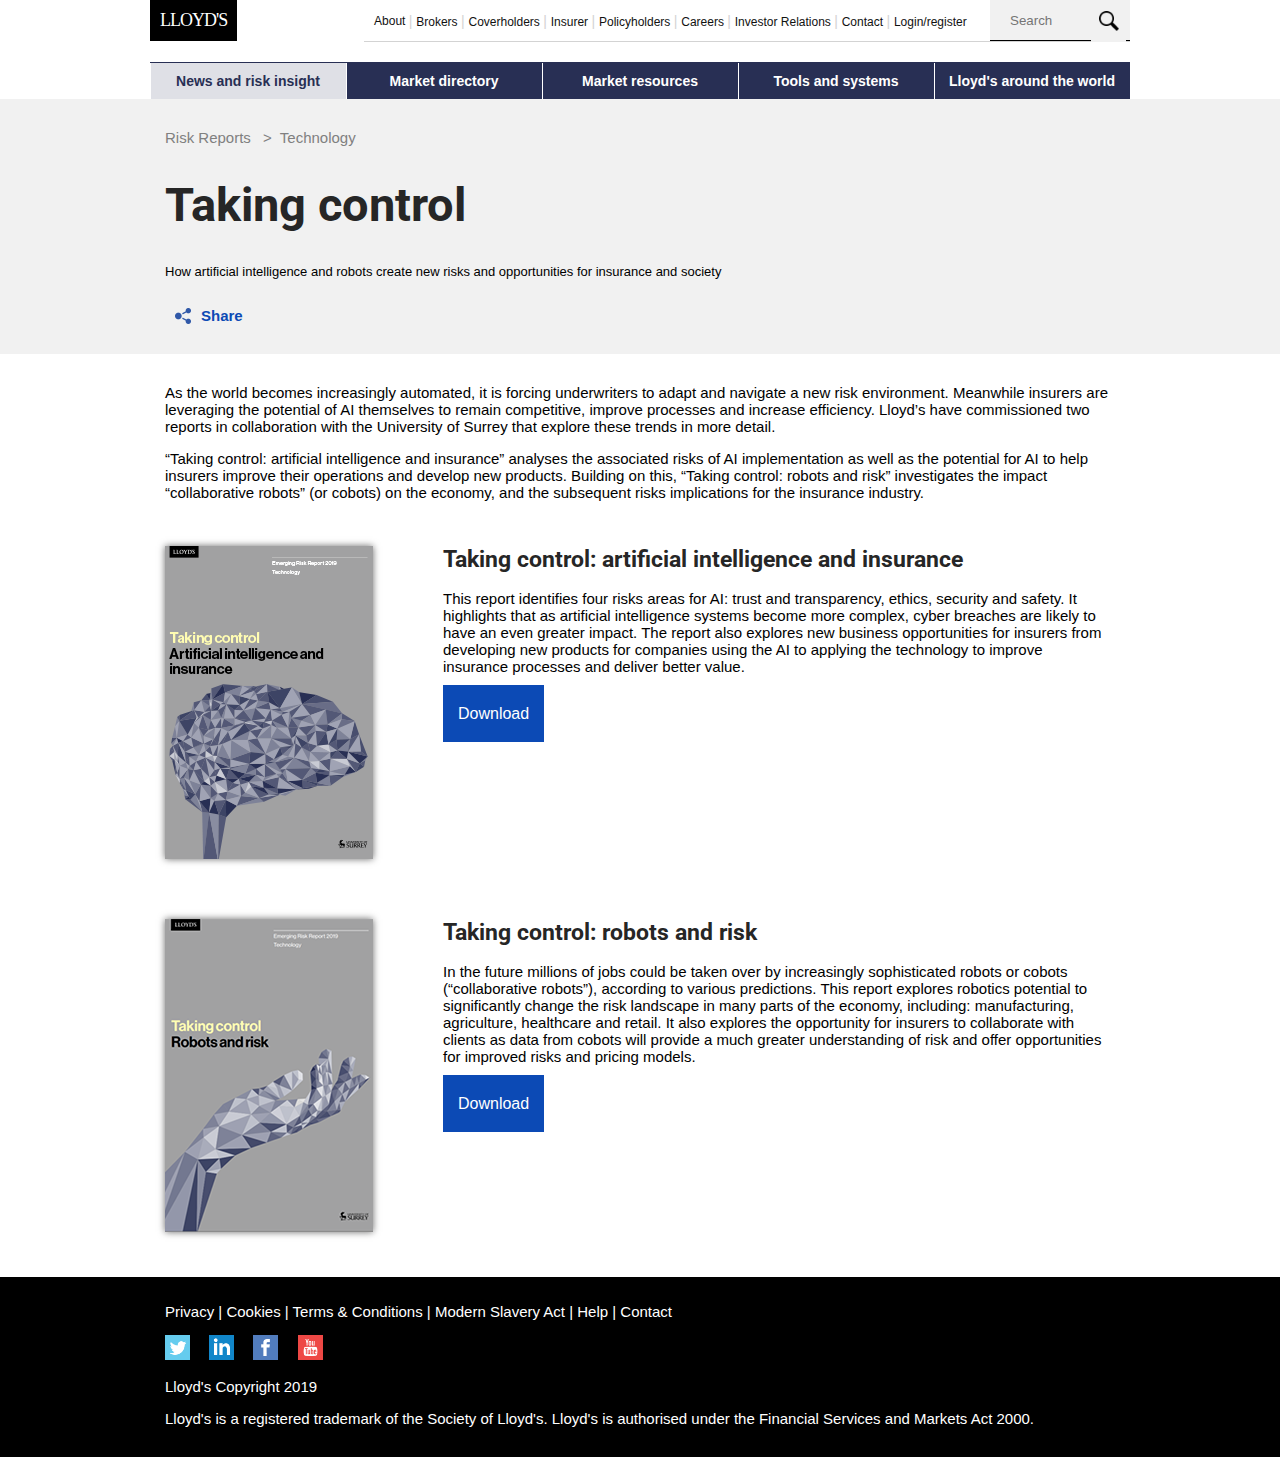
==== chingu/chingu-v10-prework-master/index.html @ 6a4907cd "upload chingu page" ====
<!DOCTYPE html>
<html lang="en">

  <head>
    <meta charset="utf-8" />    
    <meta http-equiv="X-UA-Compatible" content="IE=edge">
    <meta name="viewport" content="width=device-width, initial-scale=1"> 
    <title>Taking control - Lloyd's - The world’s specialist insurance market. Also known as Lloyd's of London; is a market where members join together as syndicates to insure risks.</title>
    <link rel="stylesheet" type="text/css" href="normalize.css">
    <link rel="stylesheet" type="text/css" href="style.css">
  </head>

  <body>

    <!-- __________ START navigation __________ -->
    
    <!-- mobile top nav: logo and icons -->
    <nav class="mobile-nav-box toggle-on-desktop">
      <a class ="logo" href="https://www.lloyds.com/">LLOYD'S</a>
      <ul class="mobile-nav">
        <li><a href="https://www.lloyds.com/Account/Login"><img class="menu-icon" src="assets/icons/iconmonstr-user-7-48.png" /></a></li>
        <li><a href="#"><img class="menu-icon" src="assets/icons/iconmonstr-magnifier-6-48.png" /></a></li>
        <li><img class="menu-icon" onclick="showHam()" src="assets/icons/iconmonstr-menu-1-48.png" /></li>
      </ul>
    </nav>

    <!-- mobile dropdown menu: hidden on default and will open with click on hamburger menu-->
    <nav class="toggle-on-desktop">
      <ul id="main-menu" class="show">

        <li class="blue-li-inactive" id="blue-grey-li-1">
          <a id="blue-li-a-1" href="https://www.lloyds.com/news-and-risk-insight">News and risk insight</a>
          <span class="bg-plus" id="icon1" onclick="showSub1('sub-menu-1', 'show1'); changeIcon('icon1', 'blue-grey-li-1');">
          </span>
        </li><!--opens first submenu-->
        <li>
          <ul id="sub-menu-1" class="show1">
            <li class="gray-li">
              <a href="https://www.lloyds.com/news-and-risk-insight/press-releases">Press releases</a>
            </li>
            <li class="gray-li">
              <a href="https://www.lloyds.com/news-and-risk-insight/news">News</a>
            </li>
            <li class="gray-li">
                <a href="https://www.lloyds.com/news-and-risk-insight/risk-reports">Risk reports</a>
            </li>
            <li class="gray-li">
              <a href="https://www.lloyds.com/events">Events</a>
            </li>  
            <li class="gray-li">
              <a href="https://www.lloydsbrussels.com/">Lloyd’s subsidiary in Brussels</a>
            </li>
            <li class="gray-li">
              <a href="https://www.lloydslab.com/">Lloyd's Lab</a>
            </li>
            <li class="gray-li">
              <a href="https://www.lloyds.com/cityriskindex/">City Risk Index</a>
            </li>
            <li class="gray-li">
              <a href="https://www.lloyds.com/news-and-risk-insight/consumer-alerts">Consumer alerts</a>
            </li>
            <li class="gray-li">
              <a href="https://www.lloyds.com/news-and-risk-insight/media-centre">Media centre</a>
            </li>
            <li class="gray-li">
              <a href="https://futureat.lloyds.com/propsectus">Future at Lloyd's</a>
            </li>
          </ul>
        </li>

        <li class="blue-li-inactive" id="blue-grey-li-2">
          <a id="blue-li-a-2" href="https://www.lloyds.com/market-directory">Market directory</a>
          <span class="bg-plus" id="icon2" onclick="showSub1('sub-menu-2', 'show2'); changeIcon('icon2', 'blue-grey-li-2') "></span>
        </li><!--opens second submenu-->
        <li>
          <ul id="sub-menu-2" class="show2">
            <li class="gray-li">
              <a href="https://www.lloyds.com/the-market/directories/results?mode=bro&cobc=0&cob=&bro_num=&pseudo=&name=&loc=&bro=1&cov=0&man=0&mem=0&omc=0&run=0">Brokers</a>
            </li>
            <li class="gray-li">
                <a href="https://www.lloyds.com/the-market/directories/results?mode=bro&cobc=0&cob=&bro_num=&pseudo=&name=&loc=&bro=0&cov=1&man=0&mem=0&omc=0&run=0">Coverholders</a>
            </li>
            <li class="gray-li">
              <a href="https://www.lloyds.com/the-market/directories/results?mode=bro&cobc=0&cob=&name=&ltti=&fca_num=&loc=&bro=0&cov=0&man=1&mem=0&omc=0&run=0">Managing agents</a>
            </li>
            <li class="gray-li">
              <a href="https://www.lloyds.com/the-market/directories/results?mode=man&cobc=0&cob=&name=&syn_num=&loc=&bro=0&cov=0&man=0&mem=1&omc=0&run=0">Members’ agents</a>
            </li>
            <li class="gray-li">
              <a href="https://www.lloyds.com/the-market/directories/results?mode=mem&name=&loc=&bro=0&cov=0&man=0&mem=0&omc=1&run=0">Open Market Correspondents</a>
            </li>
            <li class="gray-li">
              <a href="https://www.lloyds.com/the-market/directories/results?mode=omc&name=&loc=&bro=0&cov=0&man=0&mem=0&omc=0&run=1">Run off brokers</a>
            </li>
            <li class="gray-li">
              <a href="https://www.lloyds.com/market-directory/committees-,-a-,-associations">Committees and associations</a>
            </li>
          </ul>
        </li>

        <li class="blue-li-inactive" id="blue-grey-li-3">
          <a id="blue-li-a-3" href="https://www.lloyds.com/market-resources">Market resources</a>
          <span class="bg-plus" id="icon3" onclick="showSub1('sub-menu-3', 'show3'); changeIcon('icon3', 'blue-grey-li-3') "></span>
        </li><!--opens third submenu-->
        <li>
          <ul id="sub-menu-3" class="show3">          
            <li class="gray-li">
              <a href="https://www.lloyds.com/market-resources/capital-and-reserving">Capital and reserving</a>
            </li>
            <li class="gray-li">
              <a href="https://www.lloyds.com/market-resources/claims">Claims</a>
            </li>
            <li class="gray-li">
              <a href="https://www.lloyds.com/market-resources/complaints">Complaints</a>
            </li>
            <li class="gray-li">
              <a href="https://www.lloyds.com/market-resources/data-and-research">Data and research</a>
            </li>
            <li class="gray-li">
              <a href="https://www.lloyds.com/market-resources/delegated-authorities">Delegated Authorities</a>
            </li>
            <li class="gray-li">
              <a href="https://www.lloyds.com/market-resources/finance-and-investment">Finance and investment</a>
            </li>
            <li class="gray-li">
              <a href="https://www.lloyds.com/market-resources/lloyds-agency">Lloyd’s Agency</a>
            </li>
            <li class="gray-li">
              <a href="https://www.lloyds.com/market-resources/market-communications">Market communications</a>
            </li>
            <li class="gray-li">
              <a href="https://www.lloyds.com/market-resources/market-services">Market services</a>
            </li>
            <li class="gray-li">
              <a href="https://www.lloyds.com/market-resources/professional-development">Professional development</a>
            </li>
            <li class="gray-li">
              <a href="https://www.lloyds.com/market-resources/regulatory">Regulatory</a>
            </li>
            <li class="gray-li">
              <a href="https://www.lloyds.com/market-resources/requirements-and-standards">Requirements and standards</a>
            </li>
            <li class="gray-li">
              <a href="https://www.lloyds.com/market-resources/tax">Tax</a>
            </li>
            <li class="gray-li">
              <a href="https://www.lloyds.com/market-resources/underwriting">Underwriting</a>
            </li>
          </ul>
        </li>

        <li class="blue-li-inactive" id="blue-grey-li-4">
            <a id="blue-li-a-4" href="https://www.lloyds.com/tools-and-systems">Tools and systems</a>
            <span class="bg-plus" id="icon4" onclick="showSub1('sub-menu-4', 'show4'); changeIcon('icon4', 'blue-grey-li-4') "></span>
          </li><!--opens fourth submenu-->
          <li>
            <ul id="sub-menu-4" class="show4">
              <li class="gray-li">
                <a href="https://www.lloyds.com/market-resources/delegated-authorities/systems-and-tools/aims">AiMS</a>
              </li>
              <li class="gray-li">
                <a href="https://www.lloyds.com/market-resources/delegated-authorities/systems-and-tools/atlas">Atlas</a>
              </li>
              <li class="gray-li">
                <a href="https://www.lloyds.com/market-resources/delegated-authorities/systems-and-tools/bars">Binding Authority Registration</a>
              </li>
              <li class="gray-li">
                <a href="https://www.lloyds.com/tools-and-systems/business-timetable">Business timetable</a>
              </li>
              <li class="gray-li">
                <a href="https://www.lloyds.com/market-resources/delegated-authorities/systems-and-tools/chorus">Chorus</a>
              </li>
              <li class="gray-li">
                <a href="https://www.lloyds.com/tools-and-systems/core-market-returns-cmr">Core Market Returns</a>
              </li>
              <li class="gray-li">
                <a href="https://www.lloyds.com/tools-and-systems/crystal">Crystal</a>
              </li>
              <li class="gray-li">
                <a href="https://www.lloyds.com/tools-and-systems/doprint">Doprint</a>
              </li>
              <li class="gray-li">
                <a href="https://www.lloyds.com/market-resources/market-services/useful-information/funds-at-lloyds">Funds at Lloyd's</a>
              </li>
              <li class="gray-li">
                <a href="https://www.lloyds.com/lloyds-around-the-world/americas/canada/lineage-and-accounting-and-settlement">Lineage</a>
              </li>
              <li class="gray-li">
                <a href="https://www.lloyds.com/tools-and-systems/lloyds-wordings-repository">Lloyd's wordings repository</a>
              </li>
              <li class="gray-li">
                <a href="https://www.lloyds.com/tools-and-systems/member-modelling-software">Member modelling software</a>
              </li>
              <li class="gray-li">
                <a href="https://www.lloyds.com/tools-and-systems/mocha">Mocha</a>
              </li>
              <li class="gray-li">
                <a href="https://www.lloyds.com/tools-and-systems/quality-assurance-qa-tools">Quality assurance tools</a>
              </li>
              <li class="gray-li">
                <a href="https://www.lloyds.com/tools-and-systems/risk-locator">Risk locator</a>
              </li>
              <li class="gray-li">
                <a href="https://www.lloyds.com/tools-and-systems/secure-store">Secure store</a>
              </li>
              <li class="gray-li">
                <a href="https://www.lloyds.com/tools-and-systems/workbench">Workbench</a>
              </li>
            </ul>
          </li>

        <li class="blue-li-inactive" id="blue-grey-li-5">
            <a id="blue-li-a-5" href="https://www.lloyds.com/lloyds-around-the-world">Lloyd's around the world</a>
            <span class="bg-plus" id="icon5" onclick="showSub1('sub-menu-5', 'show5'); changeIcon('icon5') "></span>
          </li><!--opens fifth submenu-->
          <li>
            <ul id="sub-menu-5" class="show5">
              <li class="lightblue-li">Africa & Middle-East</li>
              <li class="gray-li">
                <a href="https://www.lloyds.com/lloyds-around-the-world/asia/dubai">Dubai</a>
              </li>
              <li class="gray-li">
                <a href="https://www.lloyds.com/lloyds-around-the-world/africa/maroc">Maroc</a>
              </li>
              <li class="gray-li">
                <a href="https://www.lloyds.com/lloyds-around-the-world/africa/namibia">Namibia</a>
              </li>
              <li class="gray-li">
                <a href="https://www.lloyds.com/lloyds-around-the-world/africa/south-africa">South Africa</a>
              </li>
              <li class="gray-li">
                <a href="https://www.lloyds.com/lloyds-around-the-world/africa/zimbabwe">Zimbabwe</a>
              </li>
              <li class="lightblue-li">Americas</li>
              <li class="gray-li">
                <a href="https://www.lloyds.com/lloyds-around-the-world/americas/argentina">Argentina</a>
              </li>
              <li class="gray-li">
                <a href="https://www.lloyds.com/lloyds-around-the-world/americas/brazil-em-portugues">Brazil</a>
              </li>
              <li class="gray-li">
                <a href="https://www.lloyds.com/lloyds-around-the-world/americas/canada-french-version">Canada</a>
              </li>
              <li class="gray-li">
                <a href="https://www.lloyds.com/lloyds-around-the-world/americas/colombia_esp">Colombia</a>
              </li>
              <li class="gray-li">
                <a href="https://www.lloyds.com/lloyds-around-the-world/americas/mexico">Mexico</a>
              </li>
              <li class="gray-li">
                <a href="https://www.lloyds.com/lloyds-around-the-world/americas/us-homepage">United States of America</a>
              </li>
              <li class="lightblue-li">Asia & Pacific</li>
              <li class="gray-li">
                <a href="https://www.lloyds.com/lloyds-around-the-world/australasia/australia">Australia</a>
              </li>
              <li class="gray-li">
                <a href="https://www.lloyds.com/lloyds-around-the-world/asia/china">China</a>
              </li>
              <li class="gray-li">
                <a href="https://www.lloyds.com/lloyds-around-the-world/asia/hong-kong">Hong Kong</a>
              </li>
              <li class="gray-li">
                <a href="https://www.lloyds.com/lloyds-around-the-world/asia/india">India</a>
              </li>
              <li class="gray-li">
                    <a href="https://www.lloyds.com/lloyds-around-the-world/asia/japan">Japan</a>
              </li>
              <li class="gray-li">
                <a href="https://www.lloyds.com/lloyds-around-the-world/australasia/new-zealand">New Zealand</a>
              </li>
              <li class="gray-li">
                <a href="https://www.lloyds.com/lloyds-around-the-world/asia/singapore">Singapore</a>
              </li>
              <li class="lightblue-li">Europe</li>
              <li class="gray-li">
                <a href="https://www.lloyds.com/lloyds-around-the-world/europe/osterreich-auf-deutsch">Austria</a>
              </li>
              <li class="gray-li">
                <a href="https://www.lloyds.com/redirect-pages/brussels">Brussels European HQ</a>
              </li>
              <li class="gray-li">
                <a href="https://www.lloyds.com/lloyds-around-the-world/europe/nordics">Denmark</a>
              </li>
              <li class="gray-li">
                <a href="https://www.lloyds.com/lloyds-around-the-world/europe/le-lloyds-en-france">France</a>
              </li>
              <li class="gray-li">
                    <a href="https://www.lloyds.com/lloyds-around-the-world/europe/deutschland">Germany</a>
              </li>
              <li class="gray-li">
                <a href="https://www.lloyds.com/lloyds-around-the-world/europe/israel">Israel</a>
              </li>
              <li class="gray-li">
                <a href="https://www.lloyds.com/lloyds-around-the-world/europe/italia">Italy</a>
              </li>
              <li class="gray-li">
                <a href="https://www.lloyds.com/lloyds-around-the-world/europe/lithuania">Lithuania</a>
              </li>
              <li class="gray-li">
                <a href="https://www.lloyds.com/lloyds-around-the-world/europe/malta">Malta</a>
              </li>
              <li class="gray-li">
                <a href="https://www.lloyds.com/lloyds-around-the-world/europe/nederland">Netherlands</a>
              </li>
              <li class="gray-li">
                <a href="https://www.lloyds.com/lloyds-around-the-world/europe/nordics">Norway</a>
              </li>
              <li class="gray-li">
                <a href="https://www.lloyds.com/lloyds-around-the-world/europe/polska">Poland</a>
              </li>
              <li class="gray-li">
                <a href="https://www.lloyds.com/lloyds-around-the-world/europe/espana">Spain</a>
              </li>
              <li class="gray-li">
                <a href="https://www.lloyds.com/lloyds-around-the-world/europe/nordics">Sweden</a>
              </li>
              <li class="gray-li">
                <a href="https://www.lloyds.com/lloyds-around-the-world/europe/die-schweiz-auf-deutsch">Switzerland</a>
              </li>
              <li class="gray-li">
                <a href="https://www.lloyds.com/lloyds-around-the-world/europe/uk">United Kingdom</a>
              </li>
              <li class="lightblue-li"></li>
            </ul>
          </li>
          
        <li class="white-li">
          <a href="https://www.lloyds.com/about-lloyds">About</a>
        </li>
        <li class="white-li">
          <a class="white-li" href="https://www.lloyds.com/about-lloyds/value_proposition_broker">Brokers</a>
        </li>
        <li class="white-li">
          <a class="white-li" href="https://www.lloyds.com/about-lloyds/value_proposition_coverholder">Coverholders</a>
        </li>
        <li class="white-li">
          <a class="white-li" href="https://www.lloyds.com/about-lloyds/value_proposition_insurer">Insurer</a>
        </li>
        <li class="white-li">
          <a class="white-li" href="https://www.lloyds.com/policyholder">Policyholders</a>
        </li>
        <li class="white-li">
          <a class="white-li" href="https://www.lloyds.com/careers">Careers</a>
        </li>
        <li class="white-li">
          <a class="white-li" href="https://www.lloyds.com/investor-relations">Investor Relations</a>
        </li>
        <li class="white-li">
          <a class="white-li" href="https://www.lloyds.com/contact-us">Contact</a>
        </li>
        <li class="white-li">
          <a class="white-li" href="https://www.lloyds.com/Account/Login">Login/register</a>
        </li>        
      </ul>
    </nav>
    
    <!-- ______ Desktop Navigation ______ -->

    <!-- desktop logo and light top menu -->
    <nav class="toggle-on-mobile first-nav-row">
      <a class ="logo" href="https://www.lloyds.com/">LLOYD'S</a>
      <ul id="top-desktop-nav">
        <li class="top-nav-li"><a href="https://www.lloyds.com/about-lloyds">About</a></li>
        <li class="top-nav-li"><a href="https://www.lloyds.com/about-lloyds/value_proposition_broker">Brokers</a></li>
        <li class="top-nav-li"><a href="https://www.lloyds.com/about-lloyds/value_proposition_coverholder">Coverholders</a></li>
        <li class="top-nav-li"><a href="https://www.lloyds.com/about-lloyds/value_proposition_insurer">Insurer</a></li>
        <li class="top-nav-li"><a href="https://www.lloyds.com/policyholder">Policyholders</a></li>
        <li class="top-nav-li"><a href="https://www.lloyds.com/careers">Careers</a></li>
        <li class="top-nav-li"><a href="https://www.lloyds.com/investor-relations">Investor Relations</a></li>
        <li class="top-nav-li"><a href="https://www.lloyds.com/contact-us">Contact</a></li>
        <li class="top-nav-li"><a href="https://www.lloyds.com/Account/Login">Login/register</a></li>
        <li class="input-li" style="position: relative;">
          <input class="search-field" type="search" placeholder="Search">
          <input class="search-icon" type="submit" value="">
        </li>
      </ul>
    </nav>

    <!-- desktop second navigation row -->
    <nav class="toggle-on-mobile second-nav-row">
      <ul id="second-desktop-nav">

        <li class="desk-first-nav" onmouseover="showSub('desk-first-nav-sub')" onmouseout="hideSub('desk-first-nav-sub')">
          <a href="https://www.lloyds.com/news-and-risk-insight">News and risk insight</a>
        </li>

        <li class="desk-other-nav" onmouseover="showSub('desk-second-nav-sub')" onmouseout="hideSub('desk-second-nav-sub')">
          <a href="https://www.lloyds.com/market-directory">Market directory</a>
        </li>

        <li class="desk-other-nav" onmouseover="showSub('desk-third-nav-sub')" onmouseout="hideSub('desk-third-nav-sub')">
          <a href="https://www.lloyds.com/market-resources">Market resources</a>
        </li>

        <li class="desk-other-nav" onmouseover="showSub('desk-fourth-nav-sub')" onmouseout="hideSub('desk-fourth-nav-sub')">
          <a href="https://www.lloyds.com/tools-and-systems">Tools and systems</a>
        </li>

        <li class="desk-other-nav last-li" onmouseover="showSub('desk-fifth-nav-sub')" onmouseout="hideSub('desk-fifth-nav-sub')">
          <a href="https://www.lloyds.com/lloyds-around-the-world">Lloyd's around the world</a>
        </li>
        
      </ul>
    </nav>
    
    <!-- desktop dropdown nav: show when hovered over first .desk-first-nav-a-->
    <div id="desk-first-nav-sub" onmouseover="showSub('desk-first-nav-sub')" onmouseout="hideSub('desk-first-nav-sub')">
      <p>News and risk insight</p>
      <ul class="hover-sub-nav">
        <li><a href="https://www.lloyds.com/news-and-risk-insight/press-releases">Press releases</a></li>
        <li><a href="https://www.lloyds.com/news-and-risk-insight/news">News</a></li>
        <li><a href="https://www.lloyds.com/news-and-risk-insight/risk-reports">Risk reports</a></li>
        <li><a href="https://www.lloyds.com/events">Events</a></li>
        <li><a href="https://www.lloydsbrussels.com/">Lloyd’s subsidiary in Brussels</a></li>
        <li><a href="https://www.lloydslab.com/">Lloyd's Lab</a></li>
        <li><a href="https://www.lloyds.com/cityriskindex/">City Risk Index</a></li>
        <li><a href="https://www.lloyds.com/news-and-risk-insight/consumer-alerts">Consumer alerts</a></li>
        <li><a href="https://www.lloyds.com/news-and-risk-insight/media-centre">Media centre</a></li>
        <li><a href="https://futureat.lloyds.com/propsectus">Future at Lloyd's</a></li>
      </ul>
    </div>

    <div id="desk-second-nav-sub" onmouseover="showSub('desk-second-nav-sub')" onmouseout="hideSub('desk-second-nav-sub')">
      <p>Market directory</p>
      <ul class="hover-sub-nav">
        <li><a href="https://www.lloyds.com/the-market/directories/results?mode=bro&cobc=0&cob=&bro_num=&pseudo=&name=&loc=&bro=1&cov=0&man=0&mem=0&omc=0&run=0">Brokers</a></li>
        <li><a href="https://www.lloyds.com/the-market/directories/results?mode=bro&cobc=0&cob=&bro_num=&pseudo=&name=&loc=&bro=0&cov=1&man=0&mem=0&omc=0&run=0">Coverholders</a></li>
        <li><a href="https://www.lloyds.com/the-market/directories/results?mode=bro&cobc=0&cob=&name=&ltti=&fca_num=&loc=&bro=0&cov=0&man=1&mem=0&omc=0&run=0">Managing agents</a></li>
        <li><a href="https://www.lloyds.com/the-market/directories/results?mode=man&cobc=0&cob=&name=&syn_num=&loc=&bro=0&cov=0&man=0&mem=1&omc=0&run=0">Members’ agents</a></li>
        <li><a href="https://www.lloyds.com/the-market/directories/results?mode=mem&name=&loc=&bro=0&cov=0&man=0&mem=0&omc=1&run=0">Open Market Correspondents</a></li>
        <li><a href="https://www.lloyds.com/the-market/directories/results?mode=omc&name=&loc=&bro=0&cov=0&man=0&mem=0&omc=0&run=1">Run off brokers</a></li>
        <li><a href="https://www.lloyds.com/market-directory/committees-,-a-,-associations">Committees and associations</a></li>
      </ul>
    </div>

      <div id="desk-third-nav-sub" onmouseover="showSub('desk-third-nav-sub')" onmouseout="hideSub('desk-third-nav-sub')">
        <p>Market resources</p>
        <ul class="hover-sub-nav">
          <li><a href="https://www.lloyds.com/market-resources/capital-and-reserving">Capital and reserving</a></li>
          <li><a href="https://www.lloyds.com/market-resources/claims">Claims</a></li>
          <li><a href="https://www.lloyds.com/market-resources/complaints">Complaints</a></li>
          <li><a href="https://www.lloyds.com/market-resources/data-and-research">Data and research</a></li>
          <li><a href="https://www.lloyds.com/market-resources/delegated-authorities">Delegated Authorities</a></li>
          <li><a href="https://www.lloyds.com/market-resources/finance-and-investment">Finance and investment</a></li>
          <li><a href="https://www.lloyds.com/market-resources/lloyds-agency">Lloyd’s Agency</a></li>
          <li><a href="https://www.lloyds.com/market-resources/market-communications">Market communications</a></li>
          <li><a href="https://www.lloyds.com/market-resources/market-services">Market services</a></li>
          <li><a href="https://www.lloyds.com/market-resources/professional-development">Professional development</a></li>
          <li><a href="https://www.lloyds.com/market-resources/regulatory">Regulatory</a></li>
          <li><a href="https://www.lloyds.com/market-resources/requirements-and-standards">Requirements and standards</a></li>
          <li><a href="https://www.lloyds.com/market-resources/tax">Tax</a></li>
          <li><a href="https://www.lloyds.com/market-resources/underwriting">Underwriting</a></li>
        </ul>
      </div>
          
      <div id="desk-fourth-nav-sub" onmouseover="showSub('desk-fourth-nav-sub')" onmouseout="hideSub('desk-fourth-nav-sub')">
        <p>Tools and systems</p>
        <ul class="hover-sub-nav">
          <li><a href="https://www.lloyds.com/market-resources/delegated-authorities/systems-and-tools/aims">AiMS</a></li>
          <li><a href="https://www.lloyds.com/market-resources/delegated-authorities/systems-and-tools/atlas">Atlas</a></li>
          <li><a href="https://www.lloyds.com/market-resources/delegated-authorities/systems-and-tools/bars">Binding Authority Registration</a></li>
          <li><a href="https://www.lloyds.com/tools-and-systems/business-timetable">Business timetable</a></li>
          <li><a href="https://www.lloyds.com/market-resources/delegated-authorities/systems-and-tools/chorus">Chorus</a></li>
          <li><a href="https://www.lloyds.com/tools-and-systems/core-market-returns-cmr">Core Market Returns</a></li>
          <li><a href="https://www.lloyds.com/tools-and-systems/crystal">Crystal</a></li>
          <li><a href="https://www.lloyds.com/tools-and-systems/doprint">Doprint</a></li>
          <li><a href="https://www.lloyds.com/market-resources/market-services/useful-information/funds-at-lloyds">Funds at Lloyd's</a></li>
          <li><a href="https://www.lloyds.com/lloyds-around-the-world/americas/canada/lineage-and-accounting-and-settlement">Lineage</a></li>
          <li><a href="https://www.lloyds.com/tools-and-systems/lloyds-wordings-repository">Lloyd's wordings repository</a></li>
          <li><a href="https://www.lloyds.com/tools-and-systems/member-modelling-software">Member modelling software</a></li>
          <li><a href="https://www.lloyds.com/tools-and-systems/mocha">Mocha</a></li>
          <li><a href="https://www.lloyds.com/tools-and-systems/quality-assurance-qa-tools">Quality assurance tools</a></li>
          <li><a href="https://www.lloyds.com/tools-and-systems/risk-locator">Risk locator</a></li>
          <li><a href="https://www.lloyds.com/tools-and-systems/secure-store">Secure store</a></li>
          <li><a href="https://www.lloyds.com/tools-and-systems/workbench">Workbench</a></li>
        </ul>
      </div>

      <div id="desk-fifth-nav-sub" onmouseover="showSub('desk-fifth-nav-sub')" onmouseout="hideSub('desk-fifth-nav-sub')">
        <p>Lloyd's around the world</p>
        <div class="fifth-sub-box">
          <ul class="hover-last-sub-nav">
            <li onmouseover="showSub('africa')" onmouseout="hideSub('africa')">Africa & Middle-East</li>
            <li onmouseover="showSub('americas')" onmouseout="hideSub('americas')">Americas</li>
            <li onmouseover="showSub('asia')" onmouseout="hideSub('asia')">Asia & Pacific</li>
            <li onmouseover="showSub('europe')" onmouseout="hideSub('europe')">Europe</li>
          </ul>

          <!--AFRICA add class to be shown /hidden with changeinnerhtml()-->
          <div id="africa" onmouseover="showSub('africa')" onmouseout="hideSub('africa')">
            <ul class="country-content">
              <li><a href="https://www.lloyds.com/lloyds-around-the-world/asia/dubai">Dubai</a></li>
              <li><a href="https://www.lloyds.com/lloyds-around-the-world/africa/maroc">Maroc</a></li>
              <li><a href="https://www.lloyds.com/lloyds-around-the-world/africa/namibia">Namibia</a></li>
              <li><a href="https://www.lloyds.com/lloyds-around-the-world/africa/south-africa">South Africa</a></li>
              <li><a href="https://www.lloyds.com/lloyds-around-the-world/africa/zimbabwe">Zimbabwe</a></li>
            </ul>
          </div>
          
          <!--AMERICAS add class to be shown /hidden with changeinnerhtml()-->
          <div id="americas"  onmouseover="showSub('americas')" onmouseout="hideSub('ameriacs')">
            <ul class="country-content">
              <li><a href="https://www.lloyds.com/lloyds-around-the-world/americas/argentina">Argentina</a></li>
              <li><a href="https://www.lloyds.com/lloyds-around-the-world/americas/brazil-em-portugues">Brazil</a></li>
              <li><a href="https://www.lloyds.com/lloyds-around-the-world/americas/canada-french-version">Canada</a></li>
              <li><a href="https://www.lloyds.com/lloyds-around-the-world/americas/colombia_esp">Colombia</a></li>
              <li><a href="https://www.lloyds.com/lloyds-around-the-world/americas/mexico">Mexico</a></li>
              <li><a href="https://www.lloyds.com/lloyds-around-the-world/americas/us-homepage">United States of America</a></li>
            </ul>
          </div>
    
          <!--ASIA add class to be shown /hidden with changeinnerhtml()-->
          <div id="asia" onmouseover="showSub('asia')" onmouseout="hideSub('asia')">
            <ul class="country-content">
              <li><a href="https://www.lloyds.com/lloyds-around-the-world/australasia/australia">Australia</a></li>
              <li><a href="https://www.lloyds.com/lloyds-around-the-world/asia/china">China</a></li>
              <li><a href="https://www.lloyds.com/lloyds-around-the-world/asia/hong-kong">Hong Kong</a></li>
              <li><a href="https://www.lloyds.com/lloyds-around-the-world/asia/india">India</a></li>
              <li><a href="https://www.lloyds.com/lloyds-around-the-world/asia/japan">Japan</a></li>
              <li><a href="https://www.lloyds.com/lloyds-around-the-world/australasia/new-zealand">New Zealand</a></li>
              <li><a href="https://www.lloyds.com/lloyds-around-the-world/asia/singapore">Singapore</a></li>
            </ul>
          </div>
          
          <!--EUROPE add class to be shown /hidden with changeinnerhtml()-->
          <div id="europe" onmouseover="showSub('europe')" onmouseout="hideSub('europe')">
            <ul class="country-content">
              <li><a href="https://www.lloyds.com/lloyds-around-the-world/europe/osterreich-auf-deutsch">Austria</a></li>
              <li><a href="https://www.lloyds.com/redirect-pages/brussels">Brussels European HQ</a></li>
              <li><a href="https://www.lloyds.com/lloyds-around-the-world/europe/nordics">Denmark</a></li>
              <li><a href="https://www.lloyds.com/lloyds-around-the-world/europe/le-lloyds-en-france">France</a></li>
              <li><a href="https://www.lloyds.com/lloyds-around-the-world/europe/deutschland">Germany</a></li>
              <li><a href="https://www.lloyds.com/lloyds-around-the-world/europe/israel">Israel</a></li>
              <li><a href="https://www.lloyds.com/lloyds-around-the-world/europe/italia">Italy</a></li>
              <li><a href="https://www.lloyds.com/lloyds-around-the-world/europe/lithuania">Lithuania</a></li>
              <li><a href="https://www.lloyds.com/lloyds-around-the-world/europe/malta">Malta</a></li>
              <li><a href="https://www.lloyds.com/lloyds-around-the-world/europe/nederland">Netherlands</a></li>
              <li><a href="https://www.lloyds.com/lloyds-around-the-world/europe/nordics">Norway</a></li>
              <li><a href="https://www.lloyds.com/lloyds-around-the-world/europe/polska">Poland</a></li>
              <li><a href="https://www.lloyds.com/lloyds-around-the-world/europe/espana">Spain</a></li>
              <li><a href="https://www.lloyds.com/lloyds-around-the-world/europe/nordics">Sweden</a></li>
              <li><a href="https://www.lloyds.com/lloyds-around-the-world/europe/die-schweiz-auf-deutsch">Switzerland</a></li>
              <li><a href="https://www.lloyds.com/lloyds-around-the-world/europe/uk">United Kingdom</a></li>
            </ul>
          </div>
          
        </div>
      </div>
      
    <!-- __________ END navigation __________ -->

    <!-- __________ START header __________ -->
    <header>
      <div class="content-width">
        <!-- Breadcrumbs-->
        <ul class="breadcrumbs">
          <li><a href="https://www.lloyds.com/news-and-risk-insight/risk-reports" title="Risk Reports">Risk Reports</a></li>
          <li><a href="https://www.lloyds.com/news-and-risk-insight/risk-reports/library/technology" title="Technology">Technology</a></li>
        </ul> 
        <h1>Taking control</h1>
        <p class="subtitle">How artificial intelligence and robots create new risks and opportunities for insurance and society</p>
        <div id="share-box"> <!-- Toggle Share options-->
          <p><span id="share-link" onclick="showShareIcons();styleBlackSocialBox();">Share</span></p>
          <div id="header-social-nav" class="showShareItems">
            <ul class="header-social-ul">
              <li><a href="https://twitter.com/LloydsofLondon"><img class="social-icon" src="assets/icons/iconmonstr-twitter-2-48.png" /></a></li>
              <li><a href="http://www.linkedin.com/company/lloyd%27s-of-london"><img class="social-icon" src="assets/icons/iconmonstr-linkedin-2-48.png" /></a></li>
              <li><a href="https://www.facebook.com/lloyds"><img class="social-icon" src="assets/icons/iconmonstr-facebook-2-48.png" /></a></li>
              <li><a href="mailto:?subject=Taking-control&body=https%3a%2f%2fwww.lloyds.com%3a443%2fnews-and-risk-insight%2frisk-reports%2flibrary%2ftechnology%2ftaking-control"><img class="social-icon" src="assets/icons/emailicon.png" /></a></li>
            </ul>
          </div>
        </div>
      </div>
    </header>
    <!-- __________ END header __________ -->

    <!-- __________ START main content __________ -->
    <main>
      <div class="content-width">
        <p>As the world becomes increasingly automated, it is forcing underwriters to adapt and navigate a new risk environment. Meanwhile insurers are leveraging the potential of AI themselves to remain competitive, improve processes and increase efficiency. Lloyd’s have commissioned two reports in collaboration with the University of Surrey that explore these trends in more detail.</p>
        <p>“Taking control: artificial intelligence and insurance” analyses the associated risks of AI implementation as well as the potential for AI to help insurers improve their operations and develop new products. Building on this, “Taking control: robots and risk” investigates the impact “collaborative robots” (or cobots) on the economy, and the subsequent risks implications for the insurance industry.</p>
        <!-- first download box -->
        <div class="download-box">
          <img src="assets/img/Taking_control_thumb.png" alt="Taking control: Artificial intelligence and Insurance thumbnail" />
          <div class="text-box">
            <h2>Taking control: artificial intelligence and insurance</h2>
            <p>This report identifies four risks areas for AI: trust and transparency, ethics, security and safety. It highlights that as artificial intelligence systems become more complex, cyber breaches are likely to have an even greater impact. The report also explores new business opportunities for insurers from developing new products for companies using the AI to applying the technology to improve insurance processes and deliver better value.</p>
            <p class="download-p"><a href="https://www.lloyds.com/~/media/files/news-and-insight/risk-insight/2019/aireport_2019_final_pdf.pdf" class="download">Download</a></p>
          </div>
        </div>
        <!-- second download box -->
        <div class="download-box">
          <img src="assets/img/Robots_Thumbnail.png" alt="Taking control: robots and risk thumbnail" />
          <div class="text-box">
            <h2>Taking control: robots and risk</h2>
            <p>In the future millions of jobs could be taken over by increasingly sophisticated robots or cobots (“collaborative robots”), according to various predictions. This report explores robotics potential to significantly change the risk landscape in many parts of the economy, including: manufacturing, agriculture, healthcare and retail. It also explores the opportunity for insurers to collaborate with clients as data from cobots will provide a much greater understanding of risk and offer opportunities for improved risks and pricing models. </p>
            <p class="download-p"><a href="https://www.lloyds.com/~/media/files/news-and-insight/risk-insight/2019/robotics_2019_final_pdf.pdf" class="download">Download</a></p>
          </div>
        </div>
      </div>
    </main>
    <!-- __________ END main content __________ -->
    
    <!-- __________ START footer __________ -->
    <footer>
      <div class="content-width">
        <ul class="footer-nav">
          <li class="footer-li"><a class="footer-link" href="https://www.lloyds.com/common/privacy-notices">Privacy</a></li>
          <li class="footer-li"><a class="footer-link" href="https://www.lloyds.com/common/cookies-policy">Cookies</a></li>
          <li class="footer-li"><a class="footer-link" href="https://www.lloyds.com/common/terms-and-conditions">Terms & Conditions</a></li>
          <li class="footer-li"><a class="footer-link" href="https://www.lloyds.com/modernslaverystatement">Modern Slavery Act</a></li>
          <li class="footer-li"><a class="footer-link" href="https://www.lloyds.com/help-and-glossary">Help</a></li>
          <li class="footer-li"><a class="footer-link" href="https://www.lloyds.com/contact-us">Contact</a></li>
        </ul>
        <ul class="social-nav">
          <li><a href="https://twitter.com/LloydsofLondon"><img class="social-icon" src="assets/icons/iconmonstr-twitter-2-48.png" /></a></li>
          <li><a href="http://www.linkedin.com/company/lloyd%27s-of-london"><img class="social-icon" src="assets/icons/iconmonstr-linkedin-2-48.png" /></a></li>
          <li><a href="https://www.facebook.com/lloyds"><img class="social-icon" src="assets/icons/iconmonstr-facebook-2-48.png" /></a></li>
          <li><a href="http://www.youtube.com/user/Lloydsinsurance"><img class="social-icon" src="assets/icons/iconmonstr-youtube-2-48.png" /></a></li>
        </ul>
        <p>Lloyd's Copyright 2019</p>
        <p>Lloyd's is a registered trademark of the Society of Lloyd's. Lloyd's is authorised under the Financial Services and Markets Act 2000.</p>
      </div>
    </footer>
    <!-- __________ END footer __________ -->
    
    <script src="script.js"></script>
  </body>
</html>
---- chingu/chingu-v10-prework-master/style.css ----
@import url("https://fonts.googleapis.com/css?family=Roboto:300,400,700&display=swap");
body {
  font-family: "Open Sans", Helvetica, sans-serif;
  font-weight: 400;
  font-size: 15px; }

h1 {
  font-family: "Roboto", Helvetica, sans-serif;
  font-size: 32px;
  font-weight: 700;
  margin-left: 0;
  padding-left: 0;
  color: #262626; }

h2 {
  font-family: "Roboto", Helvetica, sans-serif;
  font-weight: 700;
  color: #262626; }

.logo {
  text-decoration: none;
  color: white;
  font-size: 18px;
  letter-spacing: -1px;
  background-color: black;
  font-family: 'Times New Roman', Times, serif;
  vertical-align: middle;
  padding: 10px;
  height: 41px; }

.breadcrumbs li a {
  color: gray;
  text-decoration: none; }

.subtitle {
  font-size: 13px; }

#share-link {
  color: #0c4ab5;
  font-weight: 700;
  cursor: pointer; }

.footer-link {
  color: white;
  text-decoration: none; }

.footer-link:hover {
  text-decoration: underline; }

#sub-menu-1 a {
  color: black;
  text-decoration: none; }

.gray-li a {
  color: black;
  text-decoration: none; }

.white-li a {
  color: black;
  text-decoration: none; }

.lightblue-li {
  font-size: 14px;
  font-weight: 700;
  color: black; }

@media screen and (min-width: 481px) {
  h1 {
    font-size: 47px; }

  .subtitle {
    width: 70%; } }
@media screen and (min-width: 1041px) {
  h2 {
    margin-top: 0; }

  #top-desktop-nav {
    font-size: 12px;
    text-decoration: none; }
    #top-desktop-nav a {
      color: #111111;
      text-decoration: none; }
      #top-desktop-nav a:hover {
        text-decoration: underline; }

  .hover-sub-nav a {
    text-decoration: none;
    color: black; }
    .hover-sub-nav a:hover {
      text-decoration: underline; }

  .hover-last-sub-nav a {
    text-decoration: none;
    color: black; }
    .hover-last-sub-nav a:hover {
      text-decoration: underline; } }
.download {
  display: inline;
  background-color: #0c4ab5;
  text-decoration: none;
  font-size: 16px;
  color: white;
  padding: 20px 15px;
  border: none; }

.menu-icon {
  width: 25px;
  height: 25px; }

.menu-icon:hover {
  cursor: pointer; }

.plus-icon {
  display: block;
  width: 16px;
  height: 16px;
  margin: 15px; }

.bg-plus {
  background-image: url("assets/icons/iconmonstr-plus-2-24.png"); }

.bg-cross {
  background-image: url("assets/icons/iconmonstr-x-mark-2-24.png"); }

#icon1,
#icon2,
#icon3,
#icon4,
#icon5 {
  height: 48px;
  width: 48px;
  background-size: 16px;
  background-position: 15px 15px;
  background-repeat: no-repeat; }

#showSub1imgCross {
  display: none; }

.social-icon {
  width: 25px;
  height: 25px;
  background-color: white; }

* {
  -webkit-box-sizing: border-box;
  box-sizing: border-box; }

html {
  margin: 0;
  padding: 0; }

body {
  margin: 0;
  padding: 0; }

.content-width {
  margin: 0 auto;
  max-width: 980px;
  padding: 15px; }

@media screen and (min-width: 1041px) {
  .content-width {
    padding: 15px 0j; } }
header {
  background-color: #f1f1f1;
  padding-top: 15px; }

/* Breadcrumbs */
.breadcrumbs {
  padding: 0;
  margin: 0;
  list-style: none; }
  .breadcrumbs li {
    display: inline; }

.breadcrumbs li + li:before {
  padding: 8px;
  color: gray;
  content: ">"; }

#share-box {
  display: block; }
  #share-box p {
    margin: 0; }

#share-link {
  display: inline-block;
  padding: 15px 0 12px 10px;
  width: 150px; }
  #share-link::before {
    content: url("assets/icons/iconmonstr-share-1-16.png");
    width: 20px;
    height: 20px;
    padding-right: 10px;
    vertical-align: middle; }

/* Social Navigation */
#header-social-nav {
  padding: 10px 0 15px 15px;
  background-color: black;
  width: 180px; }

.showShareItems {
  display: none; }

.header-social-ul {
  list-style: none;
  margin: 0;
  padding: 5px 0 0 0;
  display: -webkit-box;
  display: -ms-flexbox;
  display: flex;
  -webkit-box-orient: horizontal;
  -webkit-box-direction: normal;
  -ms-flex-direction: row;
  flex-direction: row; }
  .header-social-ul li {
    padding-right: 15px; }

.download-box {
  padding: 30px 0; }
  .download-box img {
    display: none; }

.download-p {
  margin-top: 30px; }

@media screen and (min-width: 1041px) {
  .download-box {
    display: -webkit-box;
    display: -ms-flexbox;
    display: flex;
    -webkit-box-orient: horizontal;
    -webkit-box-direction: normal;
    -ms-flex-direction: row;
    flex-direction: row;
    -ms-flex-line-pack: start;
    align-content: flex-start; }
    .download-box img {
      display: block;
      width: auto;
      margin-right: 70px;
      -webkit-box-shadow: 0 0 7px #6d6d6d;
      box-shadow: 0 0 7px #6d6d6d; }

  .text-box {
    width: 70%; } }
.toggle-on-mobile {
  display: none; }

.mobile-nav-box {
  display: -webkit-box;
  display: -ms-flexbox;
  display: flex;
  -webkit-box-orient: horizontal;
  -webkit-box-direction: normal;
  -ms-flex-direction: row;
  flex-direction: row;
  -webkit-box-pack: justify;
  -ms-flex-pack: justify;
  justify-content: space-between;
  -webkit-box-align: center;
  -ms-flex-align: center;
  align-items: center;
  margin: 0 auto;
  max-width: 980px;
  padding: 0 15px 25px 15px; }

.mobile-nav {
  margin: 0;
  padding: 0;
  list-style: none; }
  .mobile-nav li {
    display: inline;
    padding-left: 10px; }

#main-menu {
  margin: 0;
  padding: 0;
  list-style: none; }

.show,
.show1,
.show2,
.show3,
.show4,
.show5 {
  display: none; }

#sub-menu-1,
#sub-menu-2,
#sub-menu-3,
#sub-menu-4,
#sub-menu-5 {
  margin: 0;
  padding: 0;
  list-style: none; }

#blue-grey-li-1,
#blue-grey-li-2,
#blue-grey-li-3,
#blue-grey-li-4,
#blue-grey-li-5 {
  display: -webkit-box;
  display: -ms-flexbox;
  display: flex;
  -webkit-box-align: center;
  -ms-flex-align: center;
  align-items: center;
  -webkit-box-pack: justify;
  -ms-flex-pack: justify;
  justify-content: space-between;
  border-bottom: 1px solid white; }
  #blue-grey-li-1 a,
  #blue-grey-li-2 a,
  #blue-grey-li-3 a,
  #blue-grey-li-4 a,
  #blue-grey-li-5 a {
    display: block;
    width: 100%;
    padding: 15px 0 15px 15px;
    font-size: 14px;
    font-weight: 700;
    text-decoration: none; }
  #blue-grey-li-1 span,
  #blue-grey-li-2 span,
  #blue-grey-li-3 span,
  #blue-grey-li-4 span,
  #blue-grey-li-5 span {
    cursor: pointer; }

.blue-li-active {
  background-color: #dfe0e6; }
  .blue-li-active a {
    color: #282f54; }

.blue-li-inactive {
  background-color: #282f54; }
  .blue-li-inactive a {
    color: white; }

.gray-li {
  display: block;
  height: 47px;
  background-color: #dfe0e6;
  border-bottom: 1px solid white;
  background-image: url("assets/icons/iconmonstr-angel-right-thin-16.png");
  background-position: 20px 15px;
  background-repeat: no-repeat;
  background-size: 16px; }
  .gray-li a {
    padding: 13px 10px 13px 45px;
    display: block; }

.white-li {
  display: block;
  background-color: white;
  border-bottom: 1px solid #e6e6e6;
  height: 47px; }
  .white-li a {
    display: block;
    padding: 15px; }

.lightblue-li {
  background-color: #d6d9ef;
  border-bottom: 1px solid white;
  display: block;
  padding: 15px; }

@media screen and (min-width: 1041px) {
  /* top menu shows and desktop view is achieved */
  .toggle-on-mobile {
    display: -webkit-box;
    display: -ms-flexbox;
    display: flex; }

  .toggle-on-desktop {
    display: none; }

  .first-nav-row {
    -webkit-box-orient: horizontal;
    -webkit-box-direction: normal;
    -ms-flex-direction: row;
    flex-direction: row;
    margin: 0 auto;
    max-width: 980px;
    -webkit-box-pack: justify;
    -ms-flex-pack: justify;
    justify-content: space-between;
    padding: 0 0 20px 0; }

  #top-desktop-nav {
    margin: 0 0 0 10px;
    padding: 0 0 0 10px;
    border-bottom: 1px solid lightgrey;
    list-style: none; }

  .top-nav-li {
    display: inline;
    vertical-align: middle; }

  .top-nav-li + .top-nav-li:before {
    font-size: 14px;
    color: lightgrey;
    content: " | "; }

  .search-field {
    width: 140px;
    padding-left: 20px;
    height: 41px;
    border: none;
    border-bottom: 1px solid black;
    background-color: #f1f1f1;
    color: grey;
    z-index: 1; }

  .search-icon {
    position: absolute;
    right: 4px;
    top: -11px;
    z-index: 2;
    cursor: pointer;
    width: 35px;
    height: 39px;
    background-image: url("assets/icons/iconmonstr-magnifier-6-48.png");
    background-size: 20px;
    background-position: 8px 8px;
    background-repeat: no-repeat;
    border: transparent;
    background-color: #f1f1f1; }

  .input-li {
    display: inline;
    vertical-align: middle;
    padding-left: 20px; }

  .second-nav-row {
    margin: 0 auto;
    max-width: 980px;
    -webkit-box-pack: center;
    -ms-flex-pack: center;
    justify-content: center; }

  #second-desktop-nav {
    border-top: 1px solid #282f54;
    border-left: 1px transparent;
    border-right: 1px transparent;
    border-bottom: none;
    display: -webkit-box;
    display: -ms-flexbox;
    display: flex;
    -webkit-box-orient: horizontal;
    -webkit-box-direction: normal;
    -ms-flex-direction: row;
    flex-direction: row;
    -ms-flex-pack: distribute;
    justify-content: space-around;
    margin: 0;
    padding: 0;
    list-style: none;
    width: 100%; }
    #second-desktop-nav li {
      width: calc(975px / 5);
      text-align: center;
      font-weight: 700;
      font-size: 14px; }
      #second-desktop-nav li a {
        display: block;
        padding: 10px; }

  .last-li {
    border-right: #282f54; }

  .desk-first-nav {
    background-color: #dfe0e6; }
    .desk-first-nav a {
      color: #282f54;
      text-decoration: none; }
      .desk-first-nav a:hover {
        text-decoration: underline;
        color: black; }
    .desk-first-nav:hover {
      background-color: #f1f1f1; }

  .desk-other-nav {
    background-color: #282f54; }
    .desk-other-nav a {
      color: white;
      text-decoration: none; }
      .desk-other-nav a:hover {
        text-decoration: underline;
        color: black; }
    .desk-other-nav:hover {
      background-color: #f1f1f1; }

  #desk-first-nav-sub,
  #desk-second-nav-sub,
  #desk-third-nav-sub,
  #desk-fourth-nav-sub,
  #desk-fifth-nav-sub {
    display: none;
    position: absolute;
    background-color: #f1f1f1;
    color: black;
    padding: 20px 25px;
    -webkit-box-shadow: 0 0 10px #414141;
    box-shadow: 0 0 10px #414141;
    width: 980px;
    margin: 0 auto;
    top: 102px;
    left: 50%;
    -webkit-transform: translateX(-50%);
    -ms-transform: translateX(-50%);
    transform: translateX(-50%); }
    #desk-first-nav-sub p,
    #desk-second-nav-sub p,
    #desk-third-nav-sub p,
    #desk-fourth-nav-sub p,
    #desk-fifth-nav-sub p {
      font-size: 14px;
      font-weight: 700;
      margin: 0 0 20px 0;
      padding: 0 0 10px 0;
      border-bottom: 1px solid black; }

  .hover-sub-nav {
    display: -webkit-box;
    display: -ms-flexbox;
    display: flex;
    -ms-flex-wrap: wrap;
    flex-wrap: wrap;
    -webkit-box-pack: left;
    -ms-flex-pack: left;
    justify-content: left;
    -webkit-box-orient: horizontal;
    -webkit-box-direction: normal;
    -ms-flex-direction: row;
    flex-direction: row;
    list-style: none;
    margin: 0;
    padding: 0; }
    .hover-sub-nav li {
      padding: 10px 0;
      width: 310px; }
      .hover-sub-nav li a {
        display: block; }

  .fifth-sub-box {
    display: -webkit-box;
    display: -ms-flexbox;
    display: flex;
    -ms-flex-wrap: nowrap;
    flex-wrap: nowrap;
    -webkit-box-pack: left;
    -ms-flex-pack: left;
    justify-content: left;
    -webkit-box-orient: horizontal;
    -webkit-box-direction: normal;
    -ms-flex-direction: row;
    flex-direction: row;
    height: 254px; }

  .hover-last-sub-nav {
    display: -webkit-box;
    display: -ms-flexbox;
    display: flex;
    -ms-flex-wrap: wrap;
    flex-wrap: wrap;
    -webkit-box-pack: left;
    -ms-flex-pack: left;
    justify-content: left;
    -webkit-box-orient: vertical;
    -webkit-box-direction: normal;
    -ms-flex-direction: column;
    flex-direction: column;
    list-style: none;
    margin: 0;
    padding: 0; }
    .hover-last-sub-nav li {
      padding: 10px 0;
      width: 230px; }

  #africa,
  #americas,
  #asia,
  #europe {
    display: none; }

  .country-content {
    display: -webkit-box;
    display: -ms-flexbox;
    display: flex;
    -ms-flex-wrap: wrap;
    flex-wrap: wrap;
    -webkit-box-pack: left;
    -ms-flex-pack: left;
    justify-content: left;
    -webkit-box-orient: horizontal;
    -webkit-box-direction: normal;
    -ms-flex-direction: row;
    flex-direction: row;
    align-content: flex-start;
    list-style: none;
    margin: 0;
    padding: 0; }
    .country-content li {
      padding: 10px 0;
      min-width: 172px; }
      .country-content li a {
        display: block;
        color: black;
        text-decoration: none; }
        .country-content li a:hover {
          text-decoration: underline; } }
footer {
  padding-top: 10px;
  background-color: black;
  color: white; }
  footer li {
    padding: 5px 0; }

/* Footer Navigation */
.footer-nav {
  list-style: none;
  margin: 0;
  padding: 0; }

/* Social Navigation */
.social-nav {
  list-style: none;
  margin: 15px 0;
  padding: 0; }
  .social-nav li {
    display: inline;
    padding-right: 15px; }

@media screen and (min-width: 481px) {
  .footer-li {
    display: inline;
    vertical-align: middle;
    padding: 5px 0; }

  .footer-li + .footer-li:before {
    content: " | "; } }

/*# sourceMappingURL=style.css.map */
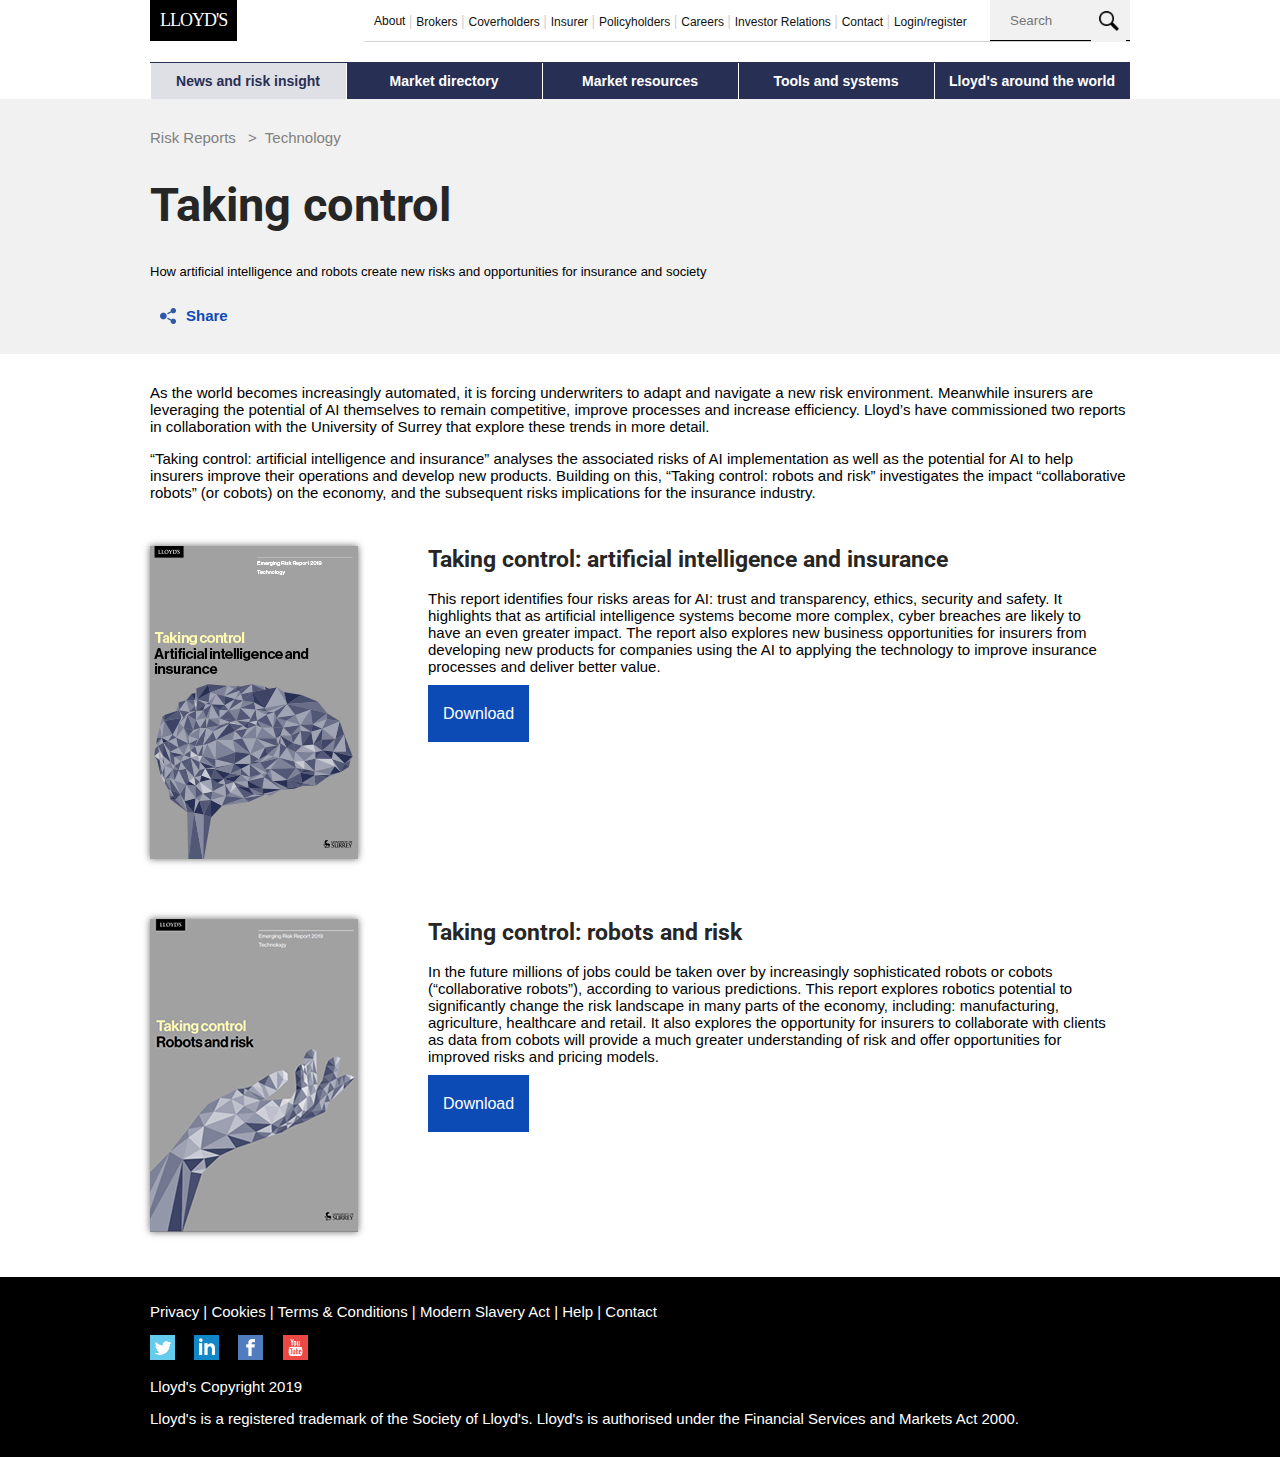
==== commit 3d56f888: "fixed bugs" ====
--- a/chingu/chingu-v10-prework-master/index.html
+++ b/chingu/chingu-v10-prework-master/index.html
@@ -6,13 +6,10 @@
     <meta http-equiv="X-UA-Compatible" content="IE=edge">
     <meta name="viewport" content="width=device-width, initial-scale=1"> 
     <title>Taking control - Lloyd's - The world’s specialist insurance market. Also known as Lloyd's of London; is a market where members join together as syndicates to insure risks.</title>
-    <link rel="stylesheet" type="text/css" href="normalize.css">
     <link rel="stylesheet" type="text/css" href="style.css">
   </head>
 
   <body>
-
-    <!-- __________ START navigation __________ -->
     
     <!-- mobile top nav: logo and icons -->
     <nav class="mobile-nav-box toggle-on-desktop">
@@ -23,544 +20,544 @@
         <li><img class="menu-icon" onclick="showHam()" src="assets/icons/iconmonstr-menu-1-48.png" /></li>
       </ul>
     </nav>
-
-    <!-- mobile dropdown menu: hidden on default and will open with click on hamburger menu-->
-    <nav class="toggle-on-desktop">
-      <ul id="main-menu" class="show">
-
-        <li class="blue-li-inactive" id="blue-grey-li-1">
-          <a id="blue-li-a-1" href="https://www.lloyds.com/news-and-risk-insight">News and risk insight</a>
-          <span class="bg-plus" id="icon1" onclick="showSub1('sub-menu-1', 'show1'); changeIcon('icon1', 'blue-grey-li-1');">
-          </span>
-        </li><!--opens first submenu-->
-        <li>
-          <ul id="sub-menu-1" class="show1">
-            <li class="gray-li">
-              <a href="https://www.lloyds.com/news-and-risk-insight/press-releases">Press releases</a>
+    
+      <nav class="toggle-on-desktop">
+          <div class="show-main-menu" id="mobile-main-menu">
+        <ul id="main-menu">
+
+          <li class="blue-li-inactive" id="blue-grey-li-1">
+            <a id="blue-li-a-1" href="https://www.lloyds.com/news-and-risk-insight">News and risk insight</a>
+            <span class="bg-plus" id="icon1" onclick="showSub1('sub-menu-1', 'show1'); changeIcon('icon1', 'blue-grey-li-1');">
+            </span>
+          </li><!--opens first submenu-->
+          <li>
+            <ul id="sub-menu-1" class="show1">
+              <li class="gray-li">
+                <a href="https://www.lloyds.com/news-and-risk-insight/press-releases">Press releases</a>
+              </li>
+              <li class="gray-li">
+                <a href="https://www.lloyds.com/news-and-risk-insight/news">News</a>
+              </li>
+              <li class="gray-li">
+                  <a href="https://www.lloyds.com/news-and-risk-insight/risk-reports">Risk reports</a>
+              </li>
+              <li class="gray-li">
+                <a href="https://www.lloyds.com/events">Events</a>
+              </li>  
+              <li class="gray-li">
+                <a href="https://www.lloydsbrussels.com/">Lloyd’s subsidiary in Brussels</a>
+              </li>
+              <li class="gray-li">
+                <a href="https://www.lloydslab.com/">Lloyd's Lab</a>
+              </li>
+              <li class="gray-li">
+                <a href="https://www.lloyds.com/cityriskindex/">City Risk Index</a>
+              </li>
+              <li class="gray-li">
+                <a href="https://www.lloyds.com/news-and-risk-insight/consumer-alerts">Consumer alerts</a>
+              </li>
+              <li class="gray-li">
+                <a href="https://www.lloyds.com/news-and-risk-insight/media-centre">Media centre</a>
+              </li>
+              <li class="gray-li">
+                <a href="https://futureat.lloyds.com/propsectus">Future at Lloyd's</a>
+              </li>
+            </ul>
+          </li>
+
+          <li class="blue-li-inactive" id="blue-grey-li-2">
+            <a id="blue-li-a-2" href="https://www.lloyds.com/market-directory">Market directory</a>
+            <span class="bg-plus" id="icon2" onclick="showSub1('sub-menu-2', 'show2'); changeIcon('icon2', 'blue-grey-li-2') "></span>
+          </li><!--opens second submenu-->
+          <li>
+            <ul id="sub-menu-2" class="show2">
+              <li class="gray-li">
+                <a href="https://www.lloyds.com/the-market/directories/results?mode=bro&cobc=0&cob=&bro_num=&pseudo=&name=&loc=&bro=1&cov=0&man=0&mem=0&omc=0&run=0">Brokers</a>
+              </li>
+              <li class="gray-li">
+                  <a href="https://www.lloyds.com/the-market/directories/results?mode=bro&cobc=0&cob=&bro_num=&pseudo=&name=&loc=&bro=0&cov=1&man=0&mem=0&omc=0&run=0">Coverholders</a>
+              </li>
+              <li class="gray-li">
+                <a href="https://www.lloyds.com/the-market/directories/results?mode=bro&cobc=0&cob=&name=&ltti=&fca_num=&loc=&bro=0&cov=0&man=1&mem=0&omc=0&run=0">Managing agents</a>
+              </li>
+              <li class="gray-li">
+                <a href="https://www.lloyds.com/the-market/directories/results?mode=man&cobc=0&cob=&name=&syn_num=&loc=&bro=0&cov=0&man=0&mem=1&omc=0&run=0">Members’ agents</a>
+              </li>
+              <li class="gray-li">
+                <a href="https://www.lloyds.com/the-market/directories/results?mode=mem&name=&loc=&bro=0&cov=0&man=0&mem=0&omc=1&run=0">Open Market Correspondents</a>
+              </li>
+              <li class="gray-li">
+                <a href="https://www.lloyds.com/the-market/directories/results?mode=omc&name=&loc=&bro=0&cov=0&man=0&mem=0&omc=0&run=1">Run off brokers</a>
+              </li>
+              <li class="gray-li">
+                <a href="https://www.lloyds.com/market-directory/committees-,-a-,-associations">Committees and associations</a>
+              </li>
+            </ul>
+          </li>
+
+          <li class="blue-li-inactive" id="blue-grey-li-3">
+            <a id="blue-li-a-3" href="https://www.lloyds.com/market-resources">Market resources</a>
+            <span class="bg-plus" id="icon3" onclick="showSub1('sub-menu-3', 'show3'); changeIcon('icon3', 'blue-grey-li-3') "></span>
+          </li><!--opens third submenu-->
+          <li>
+            <ul id="sub-menu-3" class="show3">          
+              <li class="gray-li">
+                <a href="https://www.lloyds.com/market-resources/capital-and-reserving">Capital and reserving</a>
+              </li>
+              <li class="gray-li">
+                <a href="https://www.lloyds.com/market-resources/claims">Claims</a>
+              </li>
+              <li class="gray-li">
+                <a href="https://www.lloyds.com/market-resources/complaints">Complaints</a>
+              </li>
+              <li class="gray-li">
+                <a href="https://www.lloyds.com/market-resources/data-and-research">Data and research</a>
+              </li>
+              <li class="gray-li">
+                <a href="https://www.lloyds.com/market-resources/delegated-authorities">Delegated Authorities</a>
+              </li>
+              <li class="gray-li">
+                <a href="https://www.lloyds.com/market-resources/finance-and-investment">Finance and investment</a>
+              </li>
+              <li class="gray-li">
+                <a href="https://www.lloyds.com/market-resources/lloyds-agency">Lloyd’s Agency</a>
+              </li>
+              <li class="gray-li">
+                <a href="https://www.lloyds.com/market-resources/market-communications">Market communications</a>
+              </li>
+              <li class="gray-li">
+                <a href="https://www.lloyds.com/market-resources/market-services">Market services</a>
+              </li>
+              <li class="gray-li">
+                <a href="https://www.lloyds.com/market-resources/professional-development">Professional development</a>
+              </li>
+              <li class="gray-li">
+                <a href="https://www.lloyds.com/market-resources/regulatory">Regulatory</a>
+              </li>
+              <li class="gray-li">
+                <a href="https://www.lloyds.com/market-resources/requirements-and-standards">Requirements and standards</a>
+              </li>
+              <li class="gray-li">
+                <a href="https://www.lloyds.com/market-resources/tax">Tax</a>
+              </li>
+              <li class="gray-li">
+                <a href="https://www.lloyds.com/market-resources/underwriting">Underwriting</a>
+              </li>
+            </ul>
+          </li>
+
+          <li class="blue-li-inactive" id="blue-grey-li-4">
+              <a id="blue-li-a-4" href="https://www.lloyds.com/tools-and-systems">Tools and systems</a>
+              <span class="bg-plus" id="icon4" onclick="showSub1('sub-menu-4', 'show4'); changeIcon('icon4', 'blue-grey-li-4') "></span>
+            </li><!--opens fourth submenu-->
+            <li>
+              <ul id="sub-menu-4" class="show4">
+                <li class="gray-li">
+                  <a href="https://www.lloyds.com/market-resources/delegated-authorities/systems-and-tools/aims">AiMS</a>
+                </li>
+                <li class="gray-li">
+                  <a href="https://www.lloyds.com/market-resources/delegated-authorities/systems-and-tools/atlas">Atlas</a>
+                </li>
+                <li class="gray-li">
+                  <a href="https://www.lloyds.com/market-resources/delegated-authorities/systems-and-tools/bars">Binding Authority Registration</a>
+                </li>
+                <li class="gray-li">
+                  <a href="https://www.lloyds.com/tools-and-systems/business-timetable">Business timetable</a>
+                </li>
+                <li class="gray-li">
+                  <a href="https://www.lloyds.com/market-resources/delegated-authorities/systems-and-tools/chorus">Chorus</a>
+                </li>
+                <li class="gray-li">
+                  <a href="https://www.lloyds.com/tools-and-systems/core-market-returns-cmr">Core Market Returns</a>
+                </li>
+                <li class="gray-li">
+                  <a href="https://www.lloyds.com/tools-and-systems/crystal">Crystal</a>
+                </li>
+                <li class="gray-li">
+                  <a href="https://www.lloyds.com/tools-and-systems/doprint">Doprint</a>
+                </li>
+                <li class="gray-li">
+                  <a href="https://www.lloyds.com/market-resources/market-services/useful-information/funds-at-lloyds">Funds at Lloyd's</a>
+                </li>
+                <li class="gray-li">
+                  <a href="https://www.lloyds.com/lloyds-around-the-world/americas/canada/lineage-and-accounting-and-settlement">Lineage</a>
+                </li>
+                <li class="gray-li">
+                  <a href="https://www.lloyds.com/tools-and-systems/lloyds-wordings-repository">Lloyd's wordings repository</a>
+                </li>
+                <li class="gray-li">
+                  <a href="https://www.lloyds.com/tools-and-systems/member-modelling-software">Member modelling software</a>
+                </li>
+                <li class="gray-li">
+                  <a href="https://www.lloyds.com/tools-and-systems/mocha">Mocha</a>
+                </li>
+                <li class="gray-li">
+                  <a href="https://www.lloyds.com/tools-and-systems/quality-assurance-qa-tools">Quality assurance tools</a>
+                </li>
+                <li class="gray-li">
+                  <a href="https://www.lloyds.com/tools-and-systems/risk-locator">Risk locator</a>
+                </li>
+                <li class="gray-li">
+                  <a href="https://www.lloyds.com/tools-and-systems/secure-store">Secure store</a>
+                </li>
+                <li class="gray-li">
+                  <a href="https://www.lloyds.com/tools-and-systems/workbench">Workbench</a>
+                </li>
+              </ul>
             </li>
-            <li class="gray-li">
-              <a href="https://www.lloyds.com/news-and-risk-insight/news">News</a>
+
+          <li class="blue-li-inactive" id="blue-grey-li-5">
+              <a id="blue-li-a-5" href="https://www.lloyds.com/lloyds-around-the-world">Lloyd's around the world</a>
+              <span class="bg-plus" id="icon5" onclick="showSub1('sub-menu-5', 'show5'); changeIcon('icon5') "></span>
+            </li><!--opens fifth submenu-->
+            <li>
+              <ul id="sub-menu-5" class="show5">
+                <li class="lightblue-li">Africa & Middle-East</li>
+                <li class="gray-li">
+                  <a href="https://www.lloyds.com/lloyds-around-the-world/asia/dubai">Dubai</a>
+                </li>
+                <li class="gray-li">
+                  <a href="https://www.lloyds.com/lloyds-around-the-world/africa/maroc">Maroc</a>
+                </li>
+                <li class="gray-li">
+                  <a href="https://www.lloyds.com/lloyds-around-the-world/africa/namibia">Namibia</a>
+                </li>
+                <li class="gray-li">
+                  <a href="https://www.lloyds.com/lloyds-around-the-world/africa/south-africa">South Africa</a>
+                </li>
+                <li class="gray-li">
+                  <a href="https://www.lloyds.com/lloyds-around-the-world/africa/zimbabwe">Zimbabwe</a>
+                </li>
+                <li class="lightblue-li">Americas</li>
+                <li class="gray-li">
+                  <a href="https://www.lloyds.com/lloyds-around-the-world/americas/argentina">Argentina</a>
+                </li>
+                <li class="gray-li">
+                  <a href="https://www.lloyds.com/lloyds-around-the-world/americas/brazil-em-portugues">Brazil</a>
+                </li>
+                <li class="gray-li">
+                  <a href="https://www.lloyds.com/lloyds-around-the-world/americas/canada-french-version">Canada</a>
+                </li>
+                <li class="gray-li">
+                  <a href="https://www.lloyds.com/lloyds-around-the-world/americas/colombia_esp">Colombia</a>
+                </li>
+                <li class="gray-li">
+                  <a href="https://www.lloyds.com/lloyds-around-the-world/americas/mexico">Mexico</a>
+                </li>
+                <li class="gray-li">
+                  <a href="https://www.lloyds.com/lloyds-around-the-world/americas/us-homepage">United States of America</a>
+                </li>
+                <li class="lightblue-li">Asia & Pacific</li>
+                <li class="gray-li">
+                  <a href="https://www.lloyds.com/lloyds-around-the-world/australasia/australia">Australia</a>
+                </li>
+                <li class="gray-li">
+                  <a href="https://www.lloyds.com/lloyds-around-the-world/asia/china">China</a>
+                </li>
+                <li class="gray-li">
+                  <a href="https://www.lloyds.com/lloyds-around-the-world/asia/hong-kong">Hong Kong</a>
+                </li>
+                <li class="gray-li">
+                  <a href="https://www.lloyds.com/lloyds-around-the-world/asia/india">India</a>
+                </li>
+                <li class="gray-li">
+                      <a href="https://www.lloyds.com/lloyds-around-the-world/asia/japan">Japan</a>
+                </li>
+                <li class="gray-li">
+                  <a href="https://www.lloyds.com/lloyds-around-the-world/australasia/new-zealand">New Zealand</a>
+                </li>
+                <li class="gray-li">
+                  <a href="https://www.lloyds.com/lloyds-around-the-world/asia/singapore">Singapore</a>
+                </li>
+                <li class="lightblue-li">Europe</li>
+                <li class="gray-li">
+                  <a href="https://www.lloyds.com/lloyds-around-the-world/europe/osterreich-auf-deutsch">Austria</a>
+                </li>
+                <li class="gray-li">
+                  <a href="https://www.lloyds.com/redirect-pages/brussels">Brussels European HQ</a>
+                </li>
+                <li class="gray-li">
+                  <a href="https://www.lloyds.com/lloyds-around-the-world/europe/nordics">Denmark</a>
+                </li>
+                <li class="gray-li">
+                  <a href="https://www.lloyds.com/lloyds-around-the-world/europe/le-lloyds-en-france">France</a>
+                </li>
+                <li class="gray-li">
+                      <a href="https://www.lloyds.com/lloyds-around-the-world/europe/deutschland">Germany</a>
+                </li>
+                <li class="gray-li">
+                  <a href="https://www.lloyds.com/lloyds-around-the-world/europe/israel">Israel</a>
+                </li>
+                <li class="gray-li">
+                  <a href="https://www.lloyds.com/lloyds-around-the-world/europe/italia">Italy</a>
+                </li>
+                <li class="gray-li">
+                  <a href="https://www.lloyds.com/lloyds-around-the-world/europe/lithuania">Lithuania</a>
+                </li>
+                <li class="gray-li">
+                  <a href="https://www.lloyds.com/lloyds-around-the-world/europe/malta">Malta</a>
+                </li>
+                <li class="gray-li">
+                  <a href="https://www.lloyds.com/lloyds-around-the-world/europe/nederland">Netherlands</a>
+                </li>
+                <li class="gray-li">
+                  <a href="https://www.lloyds.com/lloyds-around-the-world/europe/nordics">Norway</a>
+                </li>
+                <li class="gray-li">
+                  <a href="https://www.lloyds.com/lloyds-around-the-world/europe/polska">Poland</a>
+                </li>
+                <li class="gray-li">
+                  <a href="https://www.lloyds.com/lloyds-around-the-world/europe/espana">Spain</a>
+                </li>
+                <li class="gray-li">
+                  <a href="https://www.lloyds.com/lloyds-around-the-world/europe/nordics">Sweden</a>
+                </li>
+                <li class="gray-li">
+                  <a href="https://www.lloyds.com/lloyds-around-the-world/europe/die-schweiz-auf-deutsch">Switzerland</a>
+                </li>
+                <li class="gray-li">
+                  <a href="https://www.lloyds.com/lloyds-around-the-world/europe/uk">United Kingdom</a>
+                </li>
+                <li class="lightblue-li"></li>
+              </ul>
             </li>
-            <li class="gray-li">
-                <a href="https://www.lloyds.com/news-and-risk-insight/risk-reports">Risk reports</a>
-            </li>
-            <li class="gray-li">
-              <a href="https://www.lloyds.com/events">Events</a>
-            </li>  
-            <li class="gray-li">
-              <a href="https://www.lloydsbrussels.com/">Lloyd’s subsidiary in Brussels</a>
-            </li>
-            <li class="gray-li">
-              <a href="https://www.lloydslab.com/">Lloyd's Lab</a>
-            </li>
-            <li class="gray-li">
-              <a href="https://www.lloyds.com/cityriskindex/">City Risk Index</a>
-            </li>
-            <li class="gray-li">
-              <a href="https://www.lloyds.com/news-and-risk-insight/consumer-alerts">Consumer alerts</a>
-            </li>
-            <li class="gray-li">
-              <a href="https://www.lloyds.com/news-and-risk-insight/media-centre">Media centre</a>
-            </li>
-            <li class="gray-li">
-              <a href="https://futureat.lloyds.com/propsectus">Future at Lloyd's</a>
-            </li>
-          </ul>
-        </li>
-
-        <li class="blue-li-inactive" id="blue-grey-li-2">
-          <a id="blue-li-a-2" href="https://www.lloyds.com/market-directory">Market directory</a>
-          <span class="bg-plus" id="icon2" onclick="showSub1('sub-menu-2', 'show2'); changeIcon('icon2', 'blue-grey-li-2') "></span>
-        </li><!--opens second submenu-->
-        <li>
-          <ul id="sub-menu-2" class="show2">
-            <li class="gray-li">
-              <a href="https://www.lloyds.com/the-market/directories/results?mode=bro&cobc=0&cob=&bro_num=&pseudo=&name=&loc=&bro=1&cov=0&man=0&mem=0&omc=0&run=0">Brokers</a>
-            </li>
-            <li class="gray-li">
-                <a href="https://www.lloyds.com/the-market/directories/results?mode=bro&cobc=0&cob=&bro_num=&pseudo=&name=&loc=&bro=0&cov=1&man=0&mem=0&omc=0&run=0">Coverholders</a>
-            </li>
-            <li class="gray-li">
-              <a href="https://www.lloyds.com/the-market/directories/results?mode=bro&cobc=0&cob=&name=&ltti=&fca_num=&loc=&bro=0&cov=0&man=1&mem=0&omc=0&run=0">Managing agents</a>
-            </li>
-            <li class="gray-li">
-              <a href="https://www.lloyds.com/the-market/directories/results?mode=man&cobc=0&cob=&name=&syn_num=&loc=&bro=0&cov=0&man=0&mem=1&omc=0&run=0">Members’ agents</a>
-            </li>
-            <li class="gray-li">
-              <a href="https://www.lloyds.com/the-market/directories/results?mode=mem&name=&loc=&bro=0&cov=0&man=0&mem=0&omc=1&run=0">Open Market Correspondents</a>
-            </li>
-            <li class="gray-li">
-              <a href="https://www.lloyds.com/the-market/directories/results?mode=omc&name=&loc=&bro=0&cov=0&man=0&mem=0&omc=0&run=1">Run off brokers</a>
-            </li>
-            <li class="gray-li">
-              <a href="https://www.lloyds.com/market-directory/committees-,-a-,-associations">Committees and associations</a>
-            </li>
-          </ul>
-        </li>
-
-        <li class="blue-li-inactive" id="blue-grey-li-3">
-          <a id="blue-li-a-3" href="https://www.lloyds.com/market-resources">Market resources</a>
-          <span class="bg-plus" id="icon3" onclick="showSub1('sub-menu-3', 'show3'); changeIcon('icon3', 'blue-grey-li-3') "></span>
-        </li><!--opens third submenu-->
-        <li>
-          <ul id="sub-menu-3" class="show3">          
-            <li class="gray-li">
-              <a href="https://www.lloyds.com/market-resources/capital-and-reserving">Capital and reserving</a>
-            </li>
-            <li class="gray-li">
-              <a href="https://www.lloyds.com/market-resources/claims">Claims</a>
-            </li>
-            <li class="gray-li">
-              <a href="https://www.lloyds.com/market-resources/complaints">Complaints</a>
-            </li>
-            <li class="gray-li">
-              <a href="https://www.lloyds.com/market-resources/data-and-research">Data and research</a>
-            </li>
-            <li class="gray-li">
-              <a href="https://www.lloyds.com/market-resources/delegated-authorities">Delegated Authorities</a>
-            </li>
-            <li class="gray-li">
-              <a href="https://www.lloyds.com/market-resources/finance-and-investment">Finance and investment</a>
-            </li>
-            <li class="gray-li">
-              <a href="https://www.lloyds.com/market-resources/lloyds-agency">Lloyd’s Agency</a>
-            </li>
-            <li class="gray-li">
-              <a href="https://www.lloyds.com/market-resources/market-communications">Market communications</a>
-            </li>
-            <li class="gray-li">
-              <a href="https://www.lloyds.com/market-resources/market-services">Market services</a>
-            </li>
-            <li class="gray-li">
-              <a href="https://www.lloyds.com/market-resources/professional-development">Professional development</a>
-            </li>
-            <li class="gray-li">
-              <a href="https://www.lloyds.com/market-resources/regulatory">Regulatory</a>
-            </li>
-            <li class="gray-li">
-              <a href="https://www.lloyds.com/market-resources/requirements-and-standards">Requirements and standards</a>
-            </li>
-            <li class="gray-li">
-              <a href="https://www.lloyds.com/market-resources/tax">Tax</a>
-            </li>
-            <li class="gray-li">
-              <a href="https://www.lloyds.com/market-resources/underwriting">Underwriting</a>
-            </li>
-          </ul>
-        </li>
-
-        <li class="blue-li-inactive" id="blue-grey-li-4">
-            <a id="blue-li-a-4" href="https://www.lloyds.com/tools-and-systems">Tools and systems</a>
-            <span class="bg-plus" id="icon4" onclick="showSub1('sub-menu-4', 'show4'); changeIcon('icon4', 'blue-grey-li-4') "></span>
-          </li><!--opens fourth submenu-->
-          <li>
-            <ul id="sub-menu-4" class="show4">
-              <li class="gray-li">
-                <a href="https://www.lloyds.com/market-resources/delegated-authorities/systems-and-tools/aims">AiMS</a>
-              </li>
-              <li class="gray-li">
-                <a href="https://www.lloyds.com/market-resources/delegated-authorities/systems-and-tools/atlas">Atlas</a>
-              </li>
-              <li class="gray-li">
-                <a href="https://www.lloyds.com/market-resources/delegated-authorities/systems-and-tools/bars">Binding Authority Registration</a>
-              </li>
-              <li class="gray-li">
-                <a href="https://www.lloyds.com/tools-and-systems/business-timetable">Business timetable</a>
-              </li>
-              <li class="gray-li">
-                <a href="https://www.lloyds.com/market-resources/delegated-authorities/systems-and-tools/chorus">Chorus</a>
-              </li>
-              <li class="gray-li">
-                <a href="https://www.lloyds.com/tools-and-systems/core-market-returns-cmr">Core Market Returns</a>
-              </li>
-              <li class="gray-li">
-                <a href="https://www.lloyds.com/tools-and-systems/crystal">Crystal</a>
-              </li>
-              <li class="gray-li">
-                <a href="https://www.lloyds.com/tools-and-systems/doprint">Doprint</a>
-              </li>
-              <li class="gray-li">
-                <a href="https://www.lloyds.com/market-resources/market-services/useful-information/funds-at-lloyds">Funds at Lloyd's</a>
-              </li>
-              <li class="gray-li">
-                <a href="https://www.lloyds.com/lloyds-around-the-world/americas/canada/lineage-and-accounting-and-settlement">Lineage</a>
-              </li>
-              <li class="gray-li">
-                <a href="https://www.lloyds.com/tools-and-systems/lloyds-wordings-repository">Lloyd's wordings repository</a>
-              </li>
-              <li class="gray-li">
-                <a href="https://www.lloyds.com/tools-and-systems/member-modelling-software">Member modelling software</a>
-              </li>
-              <li class="gray-li">
-                <a href="https://www.lloyds.com/tools-and-systems/mocha">Mocha</a>
-              </li>
-              <li class="gray-li">
-                <a href="https://www.lloyds.com/tools-and-systems/quality-assurance-qa-tools">Quality assurance tools</a>
-              </li>
-              <li class="gray-li">
-                <a href="https://www.lloyds.com/tools-and-systems/risk-locator">Risk locator</a>
-              </li>
-              <li class="gray-li">
-                <a href="https://www.lloyds.com/tools-and-systems/secure-store">Secure store</a>
-              </li>
-              <li class="gray-li">
-                <a href="https://www.lloyds.com/tools-and-systems/workbench">Workbench</a>
-              </li>
-            </ul>
-          </li>
-
-        <li class="blue-li-inactive" id="blue-grey-li-5">
-            <a id="blue-li-a-5" href="https://www.lloyds.com/lloyds-around-the-world">Lloyd's around the world</a>
-            <span class="bg-plus" id="icon5" onclick="showSub1('sub-menu-5', 'show5'); changeIcon('icon5') "></span>
-          </li><!--opens fifth submenu-->
-          <li>
-            <ul id="sub-menu-5" class="show5">
-              <li class="lightblue-li">Africa & Middle-East</li>
-              <li class="gray-li">
-                <a href="https://www.lloyds.com/lloyds-around-the-world/asia/dubai">Dubai</a>
-              </li>
-              <li class="gray-li">
-                <a href="https://www.lloyds.com/lloyds-around-the-world/africa/maroc">Maroc</a>
-              </li>
-              <li class="gray-li">
-                <a href="https://www.lloyds.com/lloyds-around-the-world/africa/namibia">Namibia</a>
-              </li>
-              <li class="gray-li">
-                <a href="https://www.lloyds.com/lloyds-around-the-world/africa/south-africa">South Africa</a>
-              </li>
-              <li class="gray-li">
-                <a href="https://www.lloyds.com/lloyds-around-the-world/africa/zimbabwe">Zimbabwe</a>
-              </li>
-              <li class="lightblue-li">Americas</li>
-              <li class="gray-li">
-                <a href="https://www.lloyds.com/lloyds-around-the-world/americas/argentina">Argentina</a>
-              </li>
-              <li class="gray-li">
-                <a href="https://www.lloyds.com/lloyds-around-the-world/americas/brazil-em-portugues">Brazil</a>
-              </li>
-              <li class="gray-li">
-                <a href="https://www.lloyds.com/lloyds-around-the-world/americas/canada-french-version">Canada</a>
-              </li>
-              <li class="gray-li">
-                <a href="https://www.lloyds.com/lloyds-around-the-world/americas/colombia_esp">Colombia</a>
-              </li>
-              <li class="gray-li">
-                <a href="https://www.lloyds.com/lloyds-around-the-world/americas/mexico">Mexico</a>
-              </li>
-              <li class="gray-li">
-                <a href="https://www.lloyds.com/lloyds-around-the-world/americas/us-homepage">United States of America</a>
-              </li>
-              <li class="lightblue-li">Asia & Pacific</li>
-              <li class="gray-li">
-                <a href="https://www.lloyds.com/lloyds-around-the-world/australasia/australia">Australia</a>
-              </li>
-              <li class="gray-li">
-                <a href="https://www.lloyds.com/lloyds-around-the-world/asia/china">China</a>
-              </li>
-              <li class="gray-li">
-                <a href="https://www.lloyds.com/lloyds-around-the-world/asia/hong-kong">Hong Kong</a>
-              </li>
-              <li class="gray-li">
-                <a href="https://www.lloyds.com/lloyds-around-the-world/asia/india">India</a>
-              </li>
-              <li class="gray-li">
-                    <a href="https://www.lloyds.com/lloyds-around-the-world/asia/japan">Japan</a>
-              </li>
-              <li class="gray-li">
-                <a href="https://www.lloyds.com/lloyds-around-the-world/australasia/new-zealand">New Zealand</a>
-              </li>
-              <li class="gray-li">
-                <a href="https://www.lloyds.com/lloyds-around-the-world/asia/singapore">Singapore</a>
-              </li>
-              <li class="lightblue-li">Europe</li>
-              <li class="gray-li">
-                <a href="https://www.lloyds.com/lloyds-around-the-world/europe/osterreich-auf-deutsch">Austria</a>
-              </li>
-              <li class="gray-li">
-                <a href="https://www.lloyds.com/redirect-pages/brussels">Brussels European HQ</a>
-              </li>
-              <li class="gray-li">
-                <a href="https://www.lloyds.com/lloyds-around-the-world/europe/nordics">Denmark</a>
-              </li>
-              <li class="gray-li">
-                <a href="https://www.lloyds.com/lloyds-around-the-world/europe/le-lloyds-en-france">France</a>
-              </li>
-              <li class="gray-li">
-                    <a href="https://www.lloyds.com/lloyds-around-the-world/europe/deutschland">Germany</a>
-              </li>
-              <li class="gray-li">
-                <a href="https://www.lloyds.com/lloyds-around-the-world/europe/israel">Israel</a>
-              </li>
-              <li class="gray-li">
-                <a href="https://www.lloyds.com/lloyds-around-the-world/europe/italia">Italy</a>
-              </li>
-              <li class="gray-li">
-                <a href="https://www.lloyds.com/lloyds-around-the-world/europe/lithuania">Lithuania</a>
-              </li>
-              <li class="gray-li">
-                <a href="https://www.lloyds.com/lloyds-around-the-world/europe/malta">Malta</a>
-              </li>
-              <li class="gray-li">
-                <a href="https://www.lloyds.com/lloyds-around-the-world/europe/nederland">Netherlands</a>
-              </li>
-              <li class="gray-li">
-                <a href="https://www.lloyds.com/lloyds-around-the-world/europe/nordics">Norway</a>
-              </li>
-              <li class="gray-li">
-                <a href="https://www.lloyds.com/lloyds-around-the-world/europe/polska">Poland</a>
-              </li>
-              <li class="gray-li">
-                <a href="https://www.lloyds.com/lloyds-around-the-world/europe/espana">Spain</a>
-              </li>
-              <li class="gray-li">
-                <a href="https://www.lloyds.com/lloyds-around-the-world/europe/nordics">Sweden</a>
-              </li>
-              <li class="gray-li">
-                <a href="https://www.lloyds.com/lloyds-around-the-world/europe/die-schweiz-auf-deutsch">Switzerland</a>
-              </li>
-              <li class="gray-li">
-                <a href="https://www.lloyds.com/lloyds-around-the-world/europe/uk">United Kingdom</a>
-              </li>
-              <li class="lightblue-li"></li>
-            </ul>
-          </li>
-          
-        <li class="white-li">
-          <a href="https://www.lloyds.com/about-lloyds">About</a>
-        </li>
-        <li class="white-li">
-          <a class="white-li" href="https://www.lloyds.com/about-lloyds/value_proposition_broker">Brokers</a>
-        </li>
-        <li class="white-li">
-          <a class="white-li" href="https://www.lloyds.com/about-lloyds/value_proposition_coverholder">Coverholders</a>
-        </li>
-        <li class="white-li">
-          <a class="white-li" href="https://www.lloyds.com/about-lloyds/value_proposition_insurer">Insurer</a>
-        </li>
-        <li class="white-li">
-          <a class="white-li" href="https://www.lloyds.com/policyholder">Policyholders</a>
-        </li>
-        <li class="white-li">
-          <a class="white-li" href="https://www.lloyds.com/careers">Careers</a>
-        </li>
-        <li class="white-li">
-          <a class="white-li" href="https://www.lloyds.com/investor-relations">Investor Relations</a>
-        </li>
-        <li class="white-li">
-          <a class="white-li" href="https://www.lloyds.com/contact-us">Contact</a>
-        </li>
-        <li class="white-li">
-          <a class="white-li" href="https://www.lloyds.com/Account/Login">Login/register</a>
-        </li>        
-      </ul>
-    </nav>
+            
+          <li class="white-li">
+            <a href="https://www.lloyds.com/about-lloyds">About</a>
+          </li>
+          <li class="white-li">
+            <a class="white-li" href="https://www.lloyds.com/about-lloyds/value_proposition_broker">Brokers</a>
+          </li>
+          <li class="white-li">
+            <a class="white-li" href="https://www.lloyds.com/about-lloyds/value_proposition_coverholder">Coverholders</a>
+          </li>
+          <li class="white-li">
+            <a class="white-li" href="https://www.lloyds.com/about-lloyds/value_proposition_insurer">Insurer</a>
+          </li>
+          <li class="white-li">
+            <a class="white-li" href="https://www.lloyds.com/policyholder">Policyholders</a>
+          </li>
+          <li class="white-li">
+            <a class="white-li" href="https://www.lloyds.com/careers">Careers</a>
+          </li>
+          <li class="white-li">
+            <a class="white-li" href="https://www.lloyds.com/investor-relations">Investor Relations</a>
+          </li>
+          <li class="white-li">
+            <a class="white-li" href="https://www.lloyds.com/contact-us">Contact</a>
+          </li>
+          <li class="white-li">
+            <a class="white-li" href="https://www.lloyds.com/Account/Login">Login/register</a>
+          </li>        
+        </ul>
+      </div>
+      </nav>
+
     
     <!-- ______ Desktop Navigation ______ -->
-
+    <div class="desktop-menu">
     <!-- desktop logo and light top menu -->
-    <nav class="toggle-on-mobile first-nav-row">
-      <a class ="logo" href="https://www.lloyds.com/">LLOYD'S</a>
-      <ul id="top-desktop-nav">
-        <li class="top-nav-li"><a href="https://www.lloyds.com/about-lloyds">About</a></li>
-        <li class="top-nav-li"><a href="https://www.lloyds.com/about-lloyds/value_proposition_broker">Brokers</a></li>
-        <li class="top-nav-li"><a href="https://www.lloyds.com/about-lloyds/value_proposition_coverholder">Coverholders</a></li>
-        <li class="top-nav-li"><a href="https://www.lloyds.com/about-lloyds/value_proposition_insurer">Insurer</a></li>
-        <li class="top-nav-li"><a href="https://www.lloyds.com/policyholder">Policyholders</a></li>
-        <li class="top-nav-li"><a href="https://www.lloyds.com/careers">Careers</a></li>
-        <li class="top-nav-li"><a href="https://www.lloyds.com/investor-relations">Investor Relations</a></li>
-        <li class="top-nav-li"><a href="https://www.lloyds.com/contact-us">Contact</a></li>
-        <li class="top-nav-li"><a href="https://www.lloyds.com/Account/Login">Login/register</a></li>
-        <li class="input-li" style="position: relative;">
-          <input class="search-field" type="search" placeholder="Search">
-          <input class="search-icon" type="submit" value="">
-        </li>
-      </ul>
-    </nav>
-
-    <!-- desktop second navigation row -->
-    <nav class="toggle-on-mobile second-nav-row">
-      <ul id="second-desktop-nav">
-
-        <li class="desk-first-nav" onmouseover="showSub('desk-first-nav-sub')" onmouseout="hideSub('desk-first-nav-sub')">
-          <a href="https://www.lloyds.com/news-and-risk-insight">News and risk insight</a>
-        </li>
-
-        <li class="desk-other-nav" onmouseover="showSub('desk-second-nav-sub')" onmouseout="hideSub('desk-second-nav-sub')">
-          <a href="https://www.lloyds.com/market-directory">Market directory</a>
-        </li>
-
-        <li class="desk-other-nav" onmouseover="showSub('desk-third-nav-sub')" onmouseout="hideSub('desk-third-nav-sub')">
-          <a href="https://www.lloyds.com/market-resources">Market resources</a>
-        </li>
-
-        <li class="desk-other-nav" onmouseover="showSub('desk-fourth-nav-sub')" onmouseout="hideSub('desk-fourth-nav-sub')">
-          <a href="https://www.lloyds.com/tools-and-systems">Tools and systems</a>
-        </li>
-
-        <li class="desk-other-nav last-li" onmouseover="showSub('desk-fifth-nav-sub')" onmouseout="hideSub('desk-fifth-nav-sub')">
-          <a href="https://www.lloyds.com/lloyds-around-the-world">Lloyd's around the world</a>
-        </li>
-        
-      </ul>
-    </nav>
-    
-    <!-- desktop dropdown nav: show when hovered over first .desk-first-nav-a-->
-    <div id="desk-first-nav-sub" onmouseover="showSub('desk-first-nav-sub')" onmouseout="hideSub('desk-first-nav-sub')">
-      <p>News and risk insight</p>
-      <ul class="hover-sub-nav">
-        <li><a href="https://www.lloyds.com/news-and-risk-insight/press-releases">Press releases</a></li>
-        <li><a href="https://www.lloyds.com/news-and-risk-insight/news">News</a></li>
-        <li><a href="https://www.lloyds.com/news-and-risk-insight/risk-reports">Risk reports</a></li>
-        <li><a href="https://www.lloyds.com/events">Events</a></li>
-        <li><a href="https://www.lloydsbrussels.com/">Lloyd’s subsidiary in Brussels</a></li>
-        <li><a href="https://www.lloydslab.com/">Lloyd's Lab</a></li>
-        <li><a href="https://www.lloyds.com/cityriskindex/">City Risk Index</a></li>
-        <li><a href="https://www.lloyds.com/news-and-risk-insight/consumer-alerts">Consumer alerts</a></li>
-        <li><a href="https://www.lloyds.com/news-and-risk-insight/media-centre">Media centre</a></li>
-        <li><a href="https://futureat.lloyds.com/propsectus">Future at Lloyd's</a></li>
-      </ul>
-    </div>
-
-    <div id="desk-second-nav-sub" onmouseover="showSub('desk-second-nav-sub')" onmouseout="hideSub('desk-second-nav-sub')">
-      <p>Market directory</p>
-      <ul class="hover-sub-nav">
-        <li><a href="https://www.lloyds.com/the-market/directories/results?mode=bro&cobc=0&cob=&bro_num=&pseudo=&name=&loc=&bro=1&cov=0&man=0&mem=0&omc=0&run=0">Brokers</a></li>
-        <li><a href="https://www.lloyds.com/the-market/directories/results?mode=bro&cobc=0&cob=&bro_num=&pseudo=&name=&loc=&bro=0&cov=1&man=0&mem=0&omc=0&run=0">Coverholders</a></li>
-        <li><a href="https://www.lloyds.com/the-market/directories/results?mode=bro&cobc=0&cob=&name=&ltti=&fca_num=&loc=&bro=0&cov=0&man=1&mem=0&omc=0&run=0">Managing agents</a></li>
-        <li><a href="https://www.lloyds.com/the-market/directories/results?mode=man&cobc=0&cob=&name=&syn_num=&loc=&bro=0&cov=0&man=0&mem=1&omc=0&run=0">Members’ agents</a></li>
-        <li><a href="https://www.lloyds.com/the-market/directories/results?mode=mem&name=&loc=&bro=0&cov=0&man=0&mem=0&omc=1&run=0">Open Market Correspondents</a></li>
-        <li><a href="https://www.lloyds.com/the-market/directories/results?mode=omc&name=&loc=&bro=0&cov=0&man=0&mem=0&omc=0&run=1">Run off brokers</a></li>
-        <li><a href="https://www.lloyds.com/market-directory/committees-,-a-,-associations">Committees and associations</a></li>
-      </ul>
-    </div>
-
-      <div id="desk-third-nav-sub" onmouseover="showSub('desk-third-nav-sub')" onmouseout="hideSub('desk-third-nav-sub')">
-        <p>Market resources</p>
+      <nav class="toggle-on-mobile first-nav-row">
+        <a class ="logo" href="https://www.lloyds.com/">LLOYD'S</a>
+        <ul id="top-desktop-nav">
+          <li class="top-nav-li"><a href="https://www.lloyds.com/about-lloyds">About</a></li>
+          <li class="top-nav-li"><a href="https://www.lloyds.com/about-lloyds/value_proposition_broker">Brokers</a></li>
+          <li class="top-nav-li"><a href="https://www.lloyds.com/about-lloyds/value_proposition_coverholder">Coverholders</a></li>
+          <li class="top-nav-li"><a href="https://www.lloyds.com/about-lloyds/value_proposition_insurer">Insurer</a></li>
+          <li class="top-nav-li"><a href="https://www.lloyds.com/policyholder">Policyholders</a></li>
+          <li class="top-nav-li"><a href="https://www.lloyds.com/careers">Careers</a></li>
+          <li class="top-nav-li"><a href="https://www.lloyds.com/investor-relations">Investor Relations</a></li>
+          <li class="top-nav-li"><a href="https://www.lloyds.com/contact-us">Contact</a></li>
+          <li class="top-nav-li"><a href="https://www.lloyds.com/Account/Login">Login/register</a></li>
+          <li class="input-li" style="position: relative;">
+            <input class="search-field" type="search" placeholder="Search">
+            <input class="search-icon" type="submit" value="">
+          </li>
+        </ul>
+      </nav>
+
+      <!-- desktop second navigation row -->
+      <nav class="toggle-on-mobile second-nav-row">
+        <ul id="second-desktop-nav">
+
+          <li class="desk-first-nav" onmouseover="showSub('desk-first-nav-sub')" onmouseout="hideSub('desk-first-nav-sub')">
+            <a href="https://www.lloyds.com/news-and-risk-insight">News and risk insight</a>
+          </li>
+
+          <li class="desk-other-nav" onmouseover="showSub('desk-second-nav-sub')" onmouseout="hideSub('desk-second-nav-sub')">
+            <a href="https://www.lloyds.com/market-directory">Market directory</a>
+          </li>
+
+          <li class="desk-other-nav" onmouseover="showSub('desk-third-nav-sub')" onmouseout="hideSub('desk-third-nav-sub')">
+            <a href="https://www.lloyds.com/market-resources">Market resources</a>
+          </li>
+
+          <li class="desk-other-nav" onmouseover="showSub('desk-fourth-nav-sub')" onmouseout="hideSub('desk-fourth-nav-sub')">
+            <a href="https://www.lloyds.com/tools-and-systems">Tools and systems</a>
+          </li>
+
+          <li class="desk-other-nav last-li" onmouseover="showSub('desk-fifth-nav-sub')" onmouseout="hideSub('desk-fifth-nav-sub')">
+            <a href="https://www.lloyds.com/lloyds-around-the-world">Lloyd's around the world</a>
+          </li>
+          
+        </ul>
+      </nav>
+      
+      
+      <!-- desktop dropdown nav: show when hovered over first .desk-first-nav-a-->
+      <div id="desk-first-nav-sub" onmouseover="showSub('desk-first-nav-sub')" onmouseout="hideSub('desk-first-nav-sub')">
+        <p>News and risk insight</p>
         <ul class="hover-sub-nav">
-          <li><a href="https://www.lloyds.com/market-resources/capital-and-reserving">Capital and reserving</a></li>
-          <li><a href="https://www.lloyds.com/market-resources/claims">Claims</a></li>
-          <li><a href="https://www.lloyds.com/market-resources/complaints">Complaints</a></li>
-          <li><a href="https://www.lloyds.com/market-resources/data-and-research">Data and research</a></li>
-          <li><a href="https://www.lloyds.com/market-resources/delegated-authorities">Delegated Authorities</a></li>
-          <li><a href="https://www.lloyds.com/market-resources/finance-and-investment">Finance and investment</a></li>
-          <li><a href="https://www.lloyds.com/market-resources/lloyds-agency">Lloyd’s Agency</a></li>
-          <li><a href="https://www.lloyds.com/market-resources/market-communications">Market communications</a></li>
-          <li><a href="https://www.lloyds.com/market-resources/market-services">Market services</a></li>
-          <li><a href="https://www.lloyds.com/market-resources/professional-development">Professional development</a></li>
-          <li><a href="https://www.lloyds.com/market-resources/regulatory">Regulatory</a></li>
-          <li><a href="https://www.lloyds.com/market-resources/requirements-and-standards">Requirements and standards</a></li>
-          <li><a href="https://www.lloyds.com/market-resources/tax">Tax</a></li>
-          <li><a href="https://www.lloyds.com/market-resources/underwriting">Underwriting</a></li>
+          <li><a href="https://www.lloyds.com/news-and-risk-insight/press-releases">Press releases</a></li>
+          <li><a href="https://www.lloyds.com/news-and-risk-insight/news">News</a></li>
+          <li><a href="https://www.lloyds.com/news-and-risk-insight/risk-reports">Risk reports</a></li>
+          <li><a href="https://www.lloyds.com/events">Events</a></li>
+          <li><a href="https://www.lloydsbrussels.com/">Lloyd’s subsidiary in Brussels</a></li>
+          <li><a href="https://www.lloydslab.com/">Lloyd's Lab</a></li>
+          <li><a href="https://www.lloyds.com/cityriskindex/">City Risk Index</a></li>
+          <li><a href="https://www.lloyds.com/news-and-risk-insight/consumer-alerts">Consumer alerts</a></li>
+          <li><a href="https://www.lloyds.com/news-and-risk-insight/media-centre">Media centre</a></li>
+          <li><a href="https://futureat.lloyds.com/propsectus">Future at Lloyd's</a></li>
         </ul>
       </div>
-          
-      <div id="desk-fourth-nav-sub" onmouseover="showSub('desk-fourth-nav-sub')" onmouseout="hideSub('desk-fourth-nav-sub')">
-        <p>Tools and systems</p>
+
+      <div id="desk-second-nav-sub" onmouseover="showSub('desk-second-nav-sub')" onmouseout="hideSub('desk-second-nav-sub')">
+        <p>Market directory</p>
         <ul class="hover-sub-nav">
-          <li><a href="https://www.lloyds.com/market-resources/delegated-authorities/systems-and-tools/aims">AiMS</a></li>
-          <li><a href="https://www.lloyds.com/market-resources/delegated-authorities/systems-and-tools/atlas">Atlas</a></li>
-          <li><a href="https://www.lloyds.com/market-resources/delegated-authorities/systems-and-tools/bars">Binding Authority Registration</a></li>
-          <li><a href="https://www.lloyds.com/tools-and-systems/business-timetable">Business timetable</a></li>
-          <li><a href="https://www.lloyds.com/market-resources/delegated-authorities/systems-and-tools/chorus">Chorus</a></li>
-          <li><a href="https://www.lloyds.com/tools-and-systems/core-market-returns-cmr">Core Market Returns</a></li>
-          <li><a href="https://www.lloyds.com/tools-and-systems/crystal">Crystal</a></li>
-          <li><a href="https://www.lloyds.com/tools-and-systems/doprint">Doprint</a></li>
-          <li><a href="https://www.lloyds.com/market-resources/market-services/useful-information/funds-at-lloyds">Funds at Lloyd's</a></li>
-          <li><a href="https://www.lloyds.com/lloyds-around-the-world/americas/canada/lineage-and-accounting-and-settlement">Lineage</a></li>
-          <li><a href="https://www.lloyds.com/tools-and-systems/lloyds-wordings-repository">Lloyd's wordings repository</a></li>
-          <li><a href="https://www.lloyds.com/tools-and-systems/member-modelling-software">Member modelling software</a></li>
-          <li><a href="https://www.lloyds.com/tools-and-systems/mocha">Mocha</a></li>
-          <li><a href="https://www.lloyds.com/tools-and-systems/quality-assurance-qa-tools">Quality assurance tools</a></li>
-          <li><a href="https://www.lloyds.com/tools-and-systems/risk-locator">Risk locator</a></li>
-          <li><a href="https://www.lloyds.com/tools-and-systems/secure-store">Secure store</a></li>
-          <li><a href="https://www.lloyds.com/tools-and-systems/workbench">Workbench</a></li>
+          <li><a href="https://www.lloyds.com/the-market/directories/results?mode=bro&cobc=0&cob=&bro_num=&pseudo=&name=&loc=&bro=1&cov=0&man=0&mem=0&omc=0&run=0">Brokers</a></li>
+          <li><a href="https://www.lloyds.com/the-market/directories/results?mode=bro&cobc=0&cob=&bro_num=&pseudo=&name=&loc=&bro=0&cov=1&man=0&mem=0&omc=0&run=0">Coverholders</a></li>
+          <li><a href="https://www.lloyds.com/the-market/directories/results?mode=bro&cobc=0&cob=&name=&ltti=&fca_num=&loc=&bro=0&cov=0&man=1&mem=0&omc=0&run=0">Managing agents</a></li>
+          <li><a href="https://www.lloyds.com/the-market/directories/results?mode=man&cobc=0&cob=&name=&syn_num=&loc=&bro=0&cov=0&man=0&mem=1&omc=0&run=0">Members’ agents</a></li>
+          <li><a href="https://www.lloyds.com/the-market/directories/results?mode=mem&name=&loc=&bro=0&cov=0&man=0&mem=0&omc=1&run=0">Open Market Correspondents</a></li>
+          <li><a href="https://www.lloyds.com/the-market/directories/results?mode=omc&name=&loc=&bro=0&cov=0&man=0&mem=0&omc=0&run=1">Run off brokers</a></li>
+          <li><a href="https://www.lloyds.com/market-directory/committees-,-a-,-associations">Committees and associations</a></li>
         </ul>
       </div>
 
-      <div id="desk-fifth-nav-sub" onmouseover="showSub('desk-fifth-nav-sub')" onmouseout="hideSub('desk-fifth-nav-sub')">
-        <p>Lloyd's around the world</p>
-        <div class="fifth-sub-box">
-          <ul class="hover-last-sub-nav">
-            <li onmouseover="showSub('africa')" onmouseout="hideSub('africa')">Africa & Middle-East</li>
-            <li onmouseover="showSub('americas')" onmouseout="hideSub('americas')">Americas</li>
-            <li onmouseover="showSub('asia')" onmouseout="hideSub('asia')">Asia & Pacific</li>
-            <li onmouseover="showSub('europe')" onmouseout="hideSub('europe')">Europe</li>
+        <div id="desk-third-nav-sub" onmouseover="showSub('desk-third-nav-sub')" onmouseout="hideSub('desk-third-nav-sub')">
+          <p>Market resources</p>
+          <ul class="hover-sub-nav">
+            <li><a href="https://www.lloyds.com/market-resources/capital-and-reserving">Capital and reserving</a></li>
+            <li><a href="https://www.lloyds.com/market-resources/claims">Claims</a></li>
+            <li><a href="https://www.lloyds.com/market-resources/complaints">Complaints</a></li>
+            <li><a href="https://www.lloyds.com/market-resources/data-and-research">Data and research</a></li>
+            <li><a href="https://www.lloyds.com/market-resources/delegated-authorities">Delegated Authorities</a></li>
+            <li><a href="https://www.lloyds.com/market-resources/finance-and-investment">Finance and investment</a></li>
+            <li><a href="https://www.lloyds.com/market-resources/lloyds-agency">Lloyd’s Agency</a></li>
+            <li><a href="https://www.lloyds.com/market-resources/market-communications">Market communications</a></li>
+            <li><a href="https://www.lloyds.com/market-resources/market-services">Market services</a></li>
+            <li><a href="https://www.lloyds.com/market-resources/professional-development">Professional development</a></li>
+            <li><a href="https://www.lloyds.com/market-resources/regulatory">Regulatory</a></li>
+            <li><a href="https://www.lloyds.com/market-resources/requirements-and-standards">Requirements and standards</a></li>
+            <li><a href="https://www.lloyds.com/market-resources/tax">Tax</a></li>
+            <li><a href="https://www.lloyds.com/market-resources/underwriting">Underwriting</a></li>
           </ul>
-
-          <!--AFRICA add class to be shown /hidden with changeinnerhtml()-->
-          <div id="africa" onmouseover="showSub('africa')" onmouseout="hideSub('africa')">
-            <ul class="country-content">
-              <li><a href="https://www.lloyds.com/lloyds-around-the-world/asia/dubai">Dubai</a></li>
-              <li><a href="https://www.lloyds.com/lloyds-around-the-world/africa/maroc">Maroc</a></li>
-              <li><a href="https://www.lloyds.com/lloyds-around-the-world/africa/namibia">Namibia</a></li>
-              <li><a href="https://www.lloyds.com/lloyds-around-the-world/africa/south-africa">South Africa</a></li>
-              <li><a href="https://www.lloyds.com/lloyds-around-the-world/africa/zimbabwe">Zimbabwe</a></li>
+        </div>
+            
+        <div id="desk-fourth-nav-sub" onmouseover="showSub('desk-fourth-nav-sub')" onmouseout="hideSub('desk-fourth-nav-sub')">
+          <p>Tools and systems</p>
+          <ul class="hover-sub-nav">
+            <li><a href="https://www.lloyds.com/market-resources/delegated-authorities/systems-and-tools/aims">AiMS</a></li>
+            <li><a href="https://www.lloyds.com/market-resources/delegated-authorities/systems-and-tools/atlas">Atlas</a></li>
+            <li><a href="https://www.lloyds.com/market-resources/delegated-authorities/systems-and-tools/bars">Binding Authority Registration</a></li>
+            <li><a href="https://www.lloyds.com/tools-and-systems/business-timetable">Business timetable</a></li>
+            <li><a href="https://www.lloyds.com/market-resources/delegated-authorities/systems-and-tools/chorus">Chorus</a></li>
+            <li><a href="https://www.lloyds.com/tools-and-systems/core-market-returns-cmr">Core Market Returns</a></li>
+            <li><a href="https://www.lloyds.com/tools-and-systems/crystal">Crystal</a></li>
+            <li><a href="https://www.lloyds.com/tools-and-systems/doprint">Doprint</a></li>
+            <li><a href="https://www.lloyds.com/market-resources/market-services/useful-information/funds-at-lloyds">Funds at Lloyd's</a></li>
+            <li><a href="https://www.lloyds.com/lloyds-around-the-world/americas/canada/lineage-and-accounting-and-settlement">Lineage</a></li>
+            <li><a href="https://www.lloyds.com/tools-and-systems/lloyds-wordings-repository">Lloyd's wordings repository</a></li>
+            <li><a href="https://www.lloyds.com/tools-and-systems/member-modelling-software">Member modelling software</a></li>
+            <li><a href="https://www.lloyds.com/tools-and-systems/mocha">Mocha</a></li>
+            <li><a href="https://www.lloyds.com/tools-and-systems/quality-assurance-qa-tools">Quality assurance tools</a></li>
+            <li><a href="https://www.lloyds.com/tools-and-systems/risk-locator">Risk locator</a></li>
+            <li><a href="https://www.lloyds.com/tools-and-systems/secure-store">Secure store</a></li>
+            <li><a href="https://www.lloyds.com/tools-and-systems/workbench">Workbench</a></li>
+          </ul>
+        </div>
+
+        <div id="desk-fifth-nav-sub" onmouseover="showSub('desk-fifth-nav-sub')" onmouseout="hideSub('desk-fifth-nav-sub')">
+          <p>Lloyd's around the world</p>
+          <div class="fifth-sub-box">
+            <ul class="hover-last-sub-nav">
+              <li onmouseover="showSub('africa')" onmouseout="hideSub('africa')">Africa & Middle-East</li>
+              <li onmouseover="showSub('americas')" onmouseout="hideSub('americas')">Americas</li>
+              <li onmouseover="showSub('asia')" onmouseout="hideSub('asia')">Asia & Pacific</li>
+              <li onmouseover="showSub('europe')" onmouseout="hideSub('europe')">Europe</li>
             </ul>
+
+            <!--AFRICA add class to be shown /hidden with changeinnerhtml()-->
+            <div id="africa" onmouseover="showSub('africa')" onmouseout="hideSub('africa')">
+              <ul class="country-content">
+                <li><a href="https://www.lloyds.com/lloyds-around-the-world/asia/dubai">Dubai</a></li>
+                <li><a href="https://www.lloyds.com/lloyds-around-the-world/africa/maroc">Maroc</a></li>
+                <li><a href="https://www.lloyds.com/lloyds-around-the-world/africa/namibia">Namibia</a></li>
+                <li><a href="https://www.lloyds.com/lloyds-around-the-world/africa/south-africa">South Africa</a></li>
+                <li><a href="https://www.lloyds.com/lloyds-around-the-world/africa/zimbabwe">Zimbabwe</a></li>
+              </ul>
+            </div>
+            
+            <!--AMERICAS add class to be shown /hidden with changeinnerhtml()-->
+            <div id="americas"  onmouseover="showSub('americas')" onmouseout="hideSub('ameriacs')">
+              <ul class="country-content">
+                <li><a href="https://www.lloyds.com/lloyds-around-the-world/americas/argentina">Argentina</a></li>
+                <li><a href="https://www.lloyds.com/lloyds-around-the-world/americas/brazil-em-portugues">Brazil</a></li>
+                <li><a href="https://www.lloyds.com/lloyds-around-the-world/americas/canada-french-version">Canada</a></li>
+                <li><a href="https://www.lloyds.com/lloyds-around-the-world/americas/colombia_esp">Colombia</a></li>
+                <li><a href="https://www.lloyds.com/lloyds-around-the-world/americas/mexico">Mexico</a></li>
+                <li><a href="https://www.lloyds.com/lloyds-around-the-world/americas/us-homepage">United States of America</a></li>
+              </ul>
+            </div>
+      
+            <!--ASIA add class to be shown /hidden with changeinnerhtml()-->
+            <div id="asia" onmouseover="showSub('asia')" onmouseout="hideSub('asia')">
+              <ul class="country-content">
+                <li><a href="https://www.lloyds.com/lloyds-around-the-world/australasia/australia">Australia</a></li>
+                <li><a href="https://www.lloyds.com/lloyds-around-the-world/asia/china">China</a></li>
+                <li><a href="https://www.lloyds.com/lloyds-around-the-world/asia/hong-kong">Hong Kong</a></li>
+                <li><a href="https://www.lloyds.com/lloyds-around-the-world/asia/india">India</a></li>
+                <li><a href="https://www.lloyds.com/lloyds-around-the-world/asia/japan">Japan</a></li>
+                <li><a href="https://www.lloyds.com/lloyds-around-the-world/australasia/new-zealand">New Zealand</a></li>
+                <li><a href="https://www.lloyds.com/lloyds-around-the-world/asia/singapore">Singapore</a></li>
+              </ul>
+            </div>
+            
+            <!--EUROPE add class to be shown /hidden with changeinnerhtml()-->
+            <div id="europe" onmouseover="showSub('europe')" onmouseout="hideSub('europe')">
+              <ul class="country-content">
+                <li><a href="https://www.lloyds.com/lloyds-around-the-world/europe/osterreich-auf-deutsch">Austria</a></li>
+                <li><a href="https://www.lloyds.com/redirect-pages/brussels">Brussels European HQ</a></li>
+                <li><a href="https://www.lloyds.com/lloyds-around-the-world/europe/nordics">Denmark</a></li>
+                <li><a href="https://www.lloyds.com/lloyds-around-the-world/europe/le-lloyds-en-france">France</a></li>
+                <li><a href="https://www.lloyds.com/lloyds-around-the-world/europe/deutschland">Germany</a></li>
+                <li><a href="https://www.lloyds.com/lloyds-around-the-world/europe/israel">Israel</a></li>
+                <li><a href="https://www.lloyds.com/lloyds-around-the-world/europe/italia">Italy</a></li>
+                <li><a href="https://www.lloyds.com/lloyds-around-the-world/europe/lithuania">Lithuania</a></li>
+                <li><a href="https://www.lloyds.com/lloyds-around-the-world/europe/malta">Malta</a></li>
+                <li><a href="https://www.lloyds.com/lloyds-around-the-world/europe/nederland">Netherlands</a></li>
+                <li><a href="https://www.lloyds.com/lloyds-around-the-world/europe/nordics">Norway</a></li>
+                <li><a href="https://www.lloyds.com/lloyds-around-the-world/europe/polska">Poland</a></li>
+                <li><a href="https://www.lloyds.com/lloyds-around-the-world/europe/espana">Spain</a></li>
+                <li><a href="https://www.lloyds.com/lloyds-around-the-world/europe/nordics">Sweden</a></li>
+                <li><a href="https://www.lloyds.com/lloyds-around-the-world/europe/die-schweiz-auf-deutsch">Switzerland</a></li>
+                <li><a href="https://www.lloyds.com/lloyds-around-the-world/europe/uk">United Kingdom</a></li>
+              </ul>
+            </div>
+            
           </div>
-          
-          <!--AMERICAS add class to be shown /hidden with changeinnerhtml()-->
-          <div id="americas"  onmouseover="showSub('americas')" onmouseout="hideSub('ameriacs')">
-            <ul class="country-content">
-              <li><a href="https://www.lloyds.com/lloyds-around-the-world/americas/argentina">Argentina</a></li>
-              <li><a href="https://www.lloyds.com/lloyds-around-the-world/americas/brazil-em-portugues">Brazil</a></li>
-              <li><a href="https://www.lloyds.com/lloyds-around-the-world/americas/canada-french-version">Canada</a></li>
-              <li><a href="https://www.lloyds.com/lloyds-around-the-world/americas/colombia_esp">Colombia</a></li>
-              <li><a href="https://www.lloyds.com/lloyds-around-the-world/americas/mexico">Mexico</a></li>
-              <li><a href="https://www.lloyds.com/lloyds-around-the-world/americas/us-homepage">United States of America</a></li>
-            </ul>
-          </div>
-    
-          <!--ASIA add class to be shown /hidden with changeinnerhtml()-->
-          <div id="asia" onmouseover="showSub('asia')" onmouseout="hideSub('asia')">
-            <ul class="country-content">
-              <li><a href="https://www.lloyds.com/lloyds-around-the-world/australasia/australia">Australia</a></li>
-              <li><a href="https://www.lloyds.com/lloyds-around-the-world/asia/china">China</a></li>
-              <li><a href="https://www.lloyds.com/lloyds-around-the-world/asia/hong-kong">Hong Kong</a></li>
-              <li><a href="https://www.lloyds.com/lloyds-around-the-world/asia/india">India</a></li>
-              <li><a href="https://www.lloyds.com/lloyds-around-the-world/asia/japan">Japan</a></li>
-              <li><a href="https://www.lloyds.com/lloyds-around-the-world/australasia/new-zealand">New Zealand</a></li>
-              <li><a href="https://www.lloyds.com/lloyds-around-the-world/asia/singapore">Singapore</a></li>
-            </ul>
-          </div>
-          
-          <!--EUROPE add class to be shown /hidden with changeinnerhtml()-->
-          <div id="europe" onmouseover="showSub('europe')" onmouseout="hideSub('europe')">
-            <ul class="country-content">
-              <li><a href="https://www.lloyds.com/lloyds-around-the-world/europe/osterreich-auf-deutsch">Austria</a></li>
-              <li><a href="https://www.lloyds.com/redirect-pages/brussels">Brussels European HQ</a></li>
-              <li><a href="https://www.lloyds.com/lloyds-around-the-world/europe/nordics">Denmark</a></li>
-              <li><a href="https://www.lloyds.com/lloyds-around-the-world/europe/le-lloyds-en-france">France</a></li>
-              <li><a href="https://www.lloyds.com/lloyds-around-the-world/europe/deutschland">Germany</a></li>
-              <li><a href="https://www.lloyds.com/lloyds-around-the-world/europe/israel">Israel</a></li>
-              <li><a href="https://www.lloyds.com/lloyds-around-the-world/europe/italia">Italy</a></li>
-              <li><a href="https://www.lloyds.com/lloyds-around-the-world/europe/lithuania">Lithuania</a></li>
-              <li><a href="https://www.lloyds.com/lloyds-around-the-world/europe/malta">Malta</a></li>
-              <li><a href="https://www.lloyds.com/lloyds-around-the-world/europe/nederland">Netherlands</a></li>
-              <li><a href="https://www.lloyds.com/lloyds-around-the-world/europe/nordics">Norway</a></li>
-              <li><a href="https://www.lloyds.com/lloyds-around-the-world/europe/polska">Poland</a></li>
-              <li><a href="https://www.lloyds.com/lloyds-around-the-world/europe/espana">Spain</a></li>
-              <li><a href="https://www.lloyds.com/lloyds-around-the-world/europe/nordics">Sweden</a></li>
-              <li><a href="https://www.lloyds.com/lloyds-around-the-world/europe/die-schweiz-auf-deutsch">Switzerland</a></li>
-              <li><a href="https://www.lloyds.com/lloyds-around-the-world/europe/uk">United Kingdom</a></li>
-            </ul>
-          </div>
-          
         </div>
-      </div>
-      
-    <!-- __________ END navigation __________ -->
-
-    <!-- __________ START header __________ -->
+      </div><!--END navigation-->
+
     <header>
       <div class="content-width">
-        <!-- Breadcrumbs-->
         <ul class="breadcrumbs">
           <li><a href="https://www.lloyds.com/news-and-risk-insight/risk-reports" title="Risk Reports">Risk Reports</a></li>
           <li><a href="https://www.lloyds.com/news-and-risk-insight/risk-reports/library/technology" title="Technology">Technology</a></li>
         </ul> 
         <h1>Taking control</h1>
         <p class="subtitle">How artificial intelligence and robots create new risks and opportunities for insurance and society</p>
-        <div id="share-box"> <!-- Toggle Share options-->
+        <div id="share-box">
           <p><span id="share-link" onclick="showShareIcons();styleBlackSocialBox();">Share</span></p>
           <div id="header-social-nav" class="showShareItems">
             <ul class="header-social-ul">
@@ -573,14 +570,12 @@
         </div>
       </div>
     </header>
-    <!-- __________ END header __________ -->
-
-    <!-- __________ START main content __________ -->
+
     <main>
       <div class="content-width">
         <p>As the world becomes increasingly automated, it is forcing underwriters to adapt and navigate a new risk environment. Meanwhile insurers are leveraging the potential of AI themselves to remain competitive, improve processes and increase efficiency. Lloyd’s have commissioned two reports in collaboration with the University of Surrey that explore these trends in more detail.</p>
         <p>“Taking control: artificial intelligence and insurance” analyses the associated risks of AI implementation as well as the potential for AI to help insurers improve their operations and develop new products. Building on this, “Taking control: robots and risk” investigates the impact “collaborative robots” (or cobots) on the economy, and the subsequent risks implications for the insurance industry.</p>
-        <!-- first download box -->
+        
         <div class="download-box">
           <img src="assets/img/Taking_control_thumb.png" alt="Taking control: Artificial intelligence and Insurance thumbnail" />
           <div class="text-box">
@@ -589,7 +584,7 @@
             <p class="download-p"><a href="https://www.lloyds.com/~/media/files/news-and-insight/risk-insight/2019/aireport_2019_final_pdf.pdf" class="download">Download</a></p>
           </div>
         </div>
-        <!-- second download box -->
+        
         <div class="download-box">
           <img src="assets/img/Robots_Thumbnail.png" alt="Taking control: robots and risk thumbnail" />
           <div class="text-box">
@@ -598,11 +593,10 @@
             <p class="download-p"><a href="https://www.lloyds.com/~/media/files/news-and-insight/risk-insight/2019/robotics_2019_final_pdf.pdf" class="download">Download</a></p>
           </div>
         </div>
+
       </div>
     </main>
-    <!-- __________ END main content __________ -->
     
-    <!-- __________ START footer __________ -->
     <footer>
       <div class="content-width">
         <ul class="footer-nav">
@@ -623,7 +617,6 @@
         <p>Lloyd's is a registered trademark of the Society of Lloyd's. Lloyd's is authorised under the Financial Services and Markets Act 2000.</p>
       </div>
     </footer>
-    <!-- __________ END footer __________ -->
     
     <script src="script.js"></script>
   </body>
--- a/chingu/chingu-v10-prework-master/style.css
+++ b/chingu/chingu-v10-prework-master/style.css
@@ -160,12 +160,11 @@
 
 @media screen and (min-width: 1041px) {
   .content-width {
-    padding: 15px 0j; } }
+    padding: 15px 0; } }
 header {
   background-color: #f1f1f1;
   padding-top: 15px; }
 
-/* Breadcrumbs */
 .breadcrumbs {
   padding: 0;
   margin: 0;
@@ -194,7 +193,6 @@
     padding-right: 10px;
     vertical-align: middle; }
 
-/* Social Navigation */
 #header-social-nav {
   padding: 10px 0 15px 15px;
   background-color: black;
@@ -245,7 +243,13 @@
 
   .text-box {
     width: 70%; } }
+.show-main-menu {
+  display: none; }
+
 .toggle-on-mobile {
+  display: none; }
+
+.desktop-menu {
   display: none; }
 
 .mobile-nav-box {
@@ -296,11 +300,8 @@
   padding: 0;
   list-style: none; }
 
-#blue-grey-li-1,
-#blue-grey-li-2,
-#blue-grey-li-3,
-#blue-grey-li-4,
-#blue-grey-li-5 {
+.blue-li-active {
+  background-color: #dfe0e6;
   display: -webkit-box;
   display: -ms-flexbox;
   display: flex;
@@ -311,33 +312,39 @@
   -ms-flex-pack: justify;
   justify-content: space-between;
   border-bottom: 1px solid white; }
-  #blue-grey-li-1 a,
-  #blue-grey-li-2 a,
-  #blue-grey-li-3 a,
-  #blue-grey-li-4 a,
-  #blue-grey-li-5 a {
+  .blue-li-active a {
+    color: #282f54;
     display: block;
     width: 100%;
     padding: 15px 0 15px 15px;
     font-size: 14px;
     font-weight: 700;
     text-decoration: none; }
-  #blue-grey-li-1 span,
-  #blue-grey-li-2 span,
-  #blue-grey-li-3 span,
-  #blue-grey-li-4 span,
-  #blue-grey-li-5 span {
+  .blue-li-active span {
     cursor: pointer; }
 
-.blue-li-active {
-  background-color: #dfe0e6; }
-  .blue-li-active a {
-    color: #282f54; }
-
 .blue-li-inactive {
-  background-color: #282f54; }
+  background-color: #282f54;
+  display: -webkit-box;
+  display: -ms-flexbox;
+  display: flex;
+  -webkit-box-align: center;
+  -ms-flex-align: center;
+  align-items: center;
+  -webkit-box-pack: justify;
+  -ms-flex-pack: justify;
+  justify-content: space-between;
+  border-bottom: 1px solid white; }
   .blue-li-inactive a {
-    color: white; }
+    color: white;
+    display: block;
+    width: 100%;
+    padding: 15px 0 15px 15px;
+    font-size: 14px;
+    font-weight: 700;
+    text-decoration: none; }
+  .blue-li-inactive span {
+    cursor: pointer; }
 
 .gray-li {
   display: block;
@@ -368,7 +375,9 @@
   padding: 15px; }
 
 @media screen and (min-width: 1041px) {
-  /* top menu shows and desktop view is achieved */
+  .desktop-menu {
+    display: block; }
+
   .toggle-on-mobile {
     display: -webkit-box;
     display: -ms-flexbox;
@@ -557,8 +566,7 @@
     -webkit-box-orient: horizontal;
     -webkit-box-direction: normal;
     -ms-flex-direction: row;
-    flex-direction: row;
-    height: 254px; }
+    flex-direction: row; }
 
   .hover-last-sub-nav {
     display: -webkit-box;
@@ -619,13 +627,11 @@
   footer li {
     padding: 5px 0; }
 
-/* Footer Navigation */
 .footer-nav {
   list-style: none;
   margin: 0;
   padding: 0; }
 
-/* Social Navigation */
 .social-nav {
   list-style: none;
   margin: 15px 0;
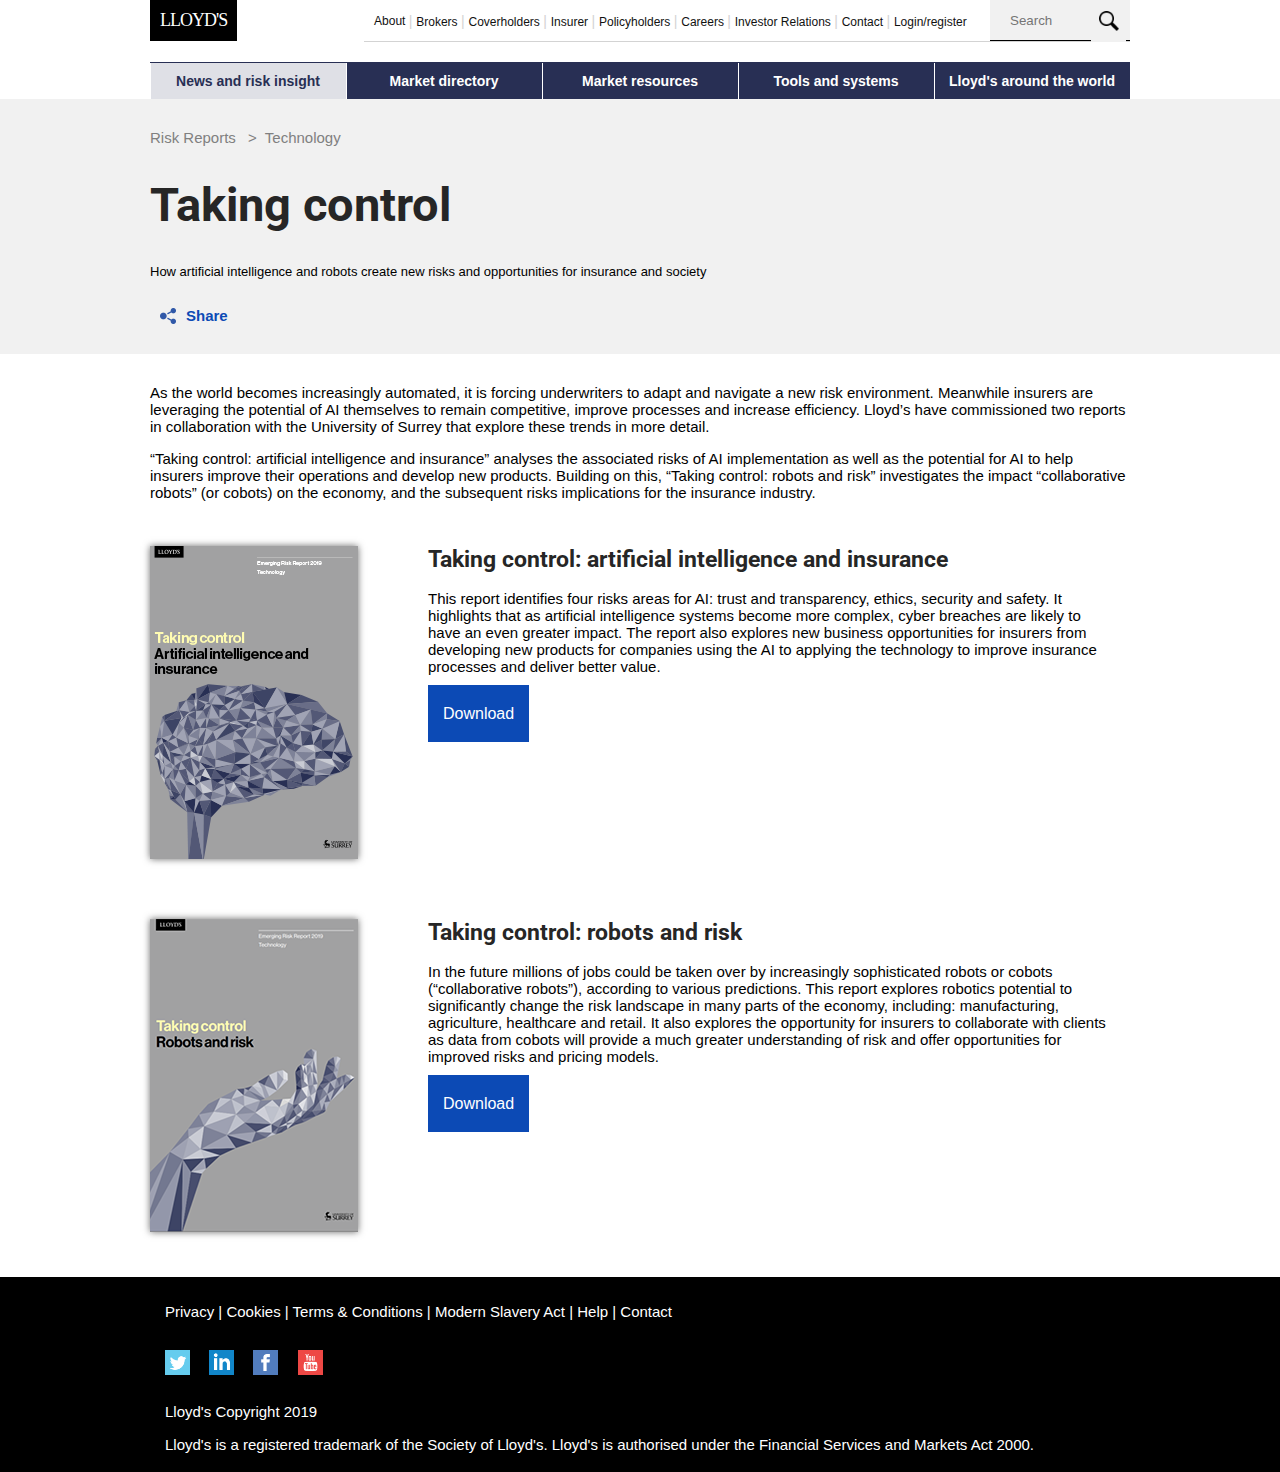
==== commit 16a39bce: "fixed footer margins and share icon color" ====
--- a/chingu/chingu-v10-prework-master/index.html
+++ b/chingu/chingu-v10-prework-master/index.html
@@ -558,7 +558,7 @@
         <h1>Taking control</h1>
         <p class="subtitle">How artificial intelligence and robots create new risks and opportunities for insurance and society</p>
         <div id="share-box">
-          <p><span id="share-link" onclick="showShareIcons();styleBlackSocialBox();">Share</span></p>
+          <p><span id="share-link" class="share-link-icon-blue" onclick="showShareIcons();styleBlackSocialBox();">Share</span></p>
           <div id="header-social-nav" class="showShareItems">
             <ul class="header-social-ul">
               <li><a href="https://twitter.com/LloydsofLondon"><img class="social-icon" src="assets/icons/iconmonstr-twitter-2-48.png" /></a></li>
@@ -598,7 +598,7 @@
     </main>
     
     <footer>
-      <div class="content-width">
+      <div class="footer-width">
         <ul class="footer-nav">
           <li class="footer-li"><a class="footer-link" href="https://www.lloyds.com/common/privacy-notices">Privacy</a></li>
           <li class="footer-li"><a class="footer-link" href="https://www.lloyds.com/common/cookies-policy">Cookies</a></li>
--- a/chingu/chingu-v10-prework-master/style.css
+++ b/chingu/chingu-v10-prework-master/style.css
@@ -106,9 +106,8 @@
 .menu-icon {
   width: 25px;
   height: 25px; }
-
-.menu-icon:hover {
-  cursor: pointer; }
+  .menu-icon:hover {
+    cursor: pointer; }
 
 .plus-icon {
   display: block;
@@ -182,12 +181,23 @@
   #share-box p {
     margin: 0; }
 
-#share-link {
+.share-link-icon-blue {
   display: inline-block;
   padding: 15px 0 12px 10px;
   width: 150px; }
-  #share-link::before {
+  .share-link-icon-blue::before {
     content: url("assets/icons/iconmonstr-share-1-16.png");
+    width: 20px;
+    height: 20px;
+    padding-right: 10px;
+    vertical-align: middle; }
+
+.share-link-icon-white {
+  display: inline-block;
+  padding: 15px 0 12px 10px;
+  width: 150px; }
+  .share-link-icon-white::before {
+    content: url("assets/icons/iconmonstr-share-2-16.png");
     width: 20px;
     height: 20px;
     padding-right: 10px;
@@ -626,6 +636,13 @@
   color: white; }
   footer li {
     padding: 5px 0; }
+  footer p {
+    line-height: 18px; }
+
+.footer-width {
+  margin: 0 auto;
+  max-width: 980px;
+  padding: 15px 15px 3px 15px; }
 
 .footer-nav {
   list-style: none;
@@ -634,7 +651,7 @@
 
 .social-nav {
   list-style: none;
-  margin: 15px 0;
+  margin: 30px 0 25px 0;
   padding: 0; }
   .social-nav li {
     display: inline;
